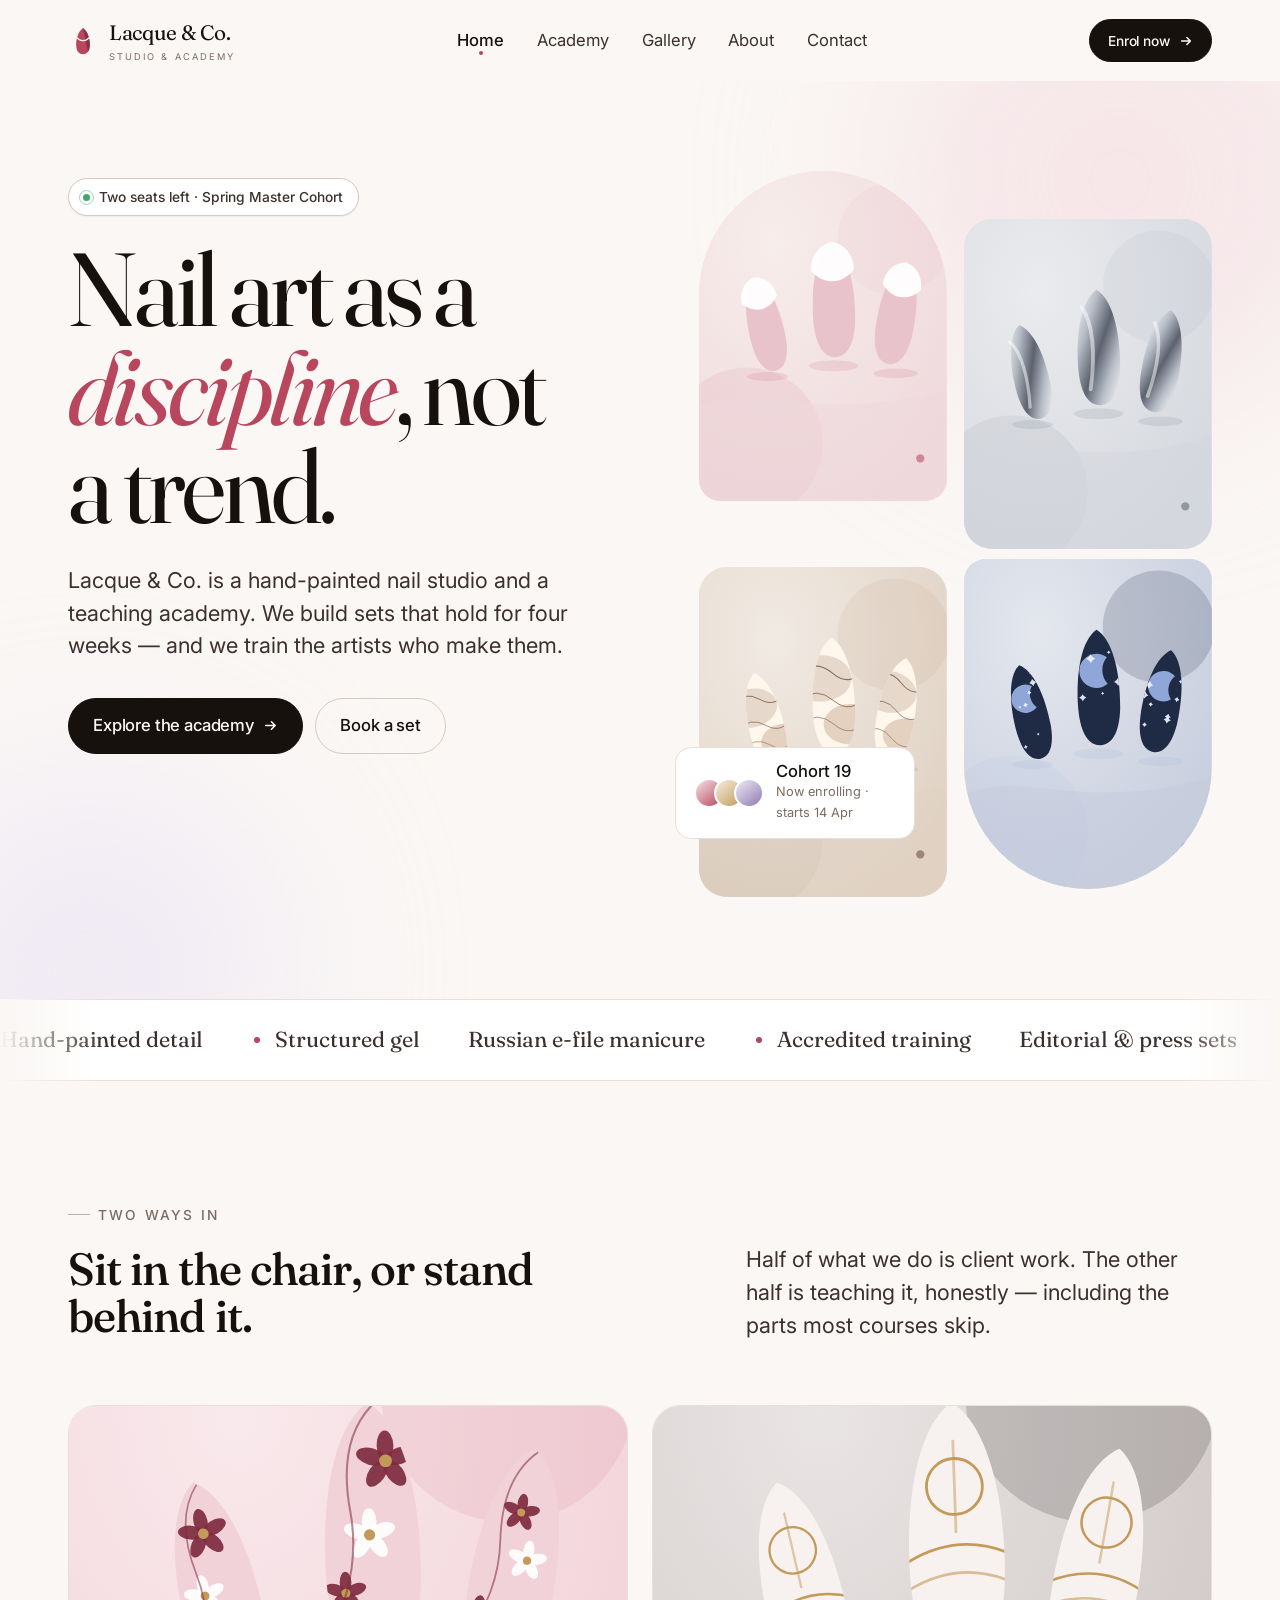
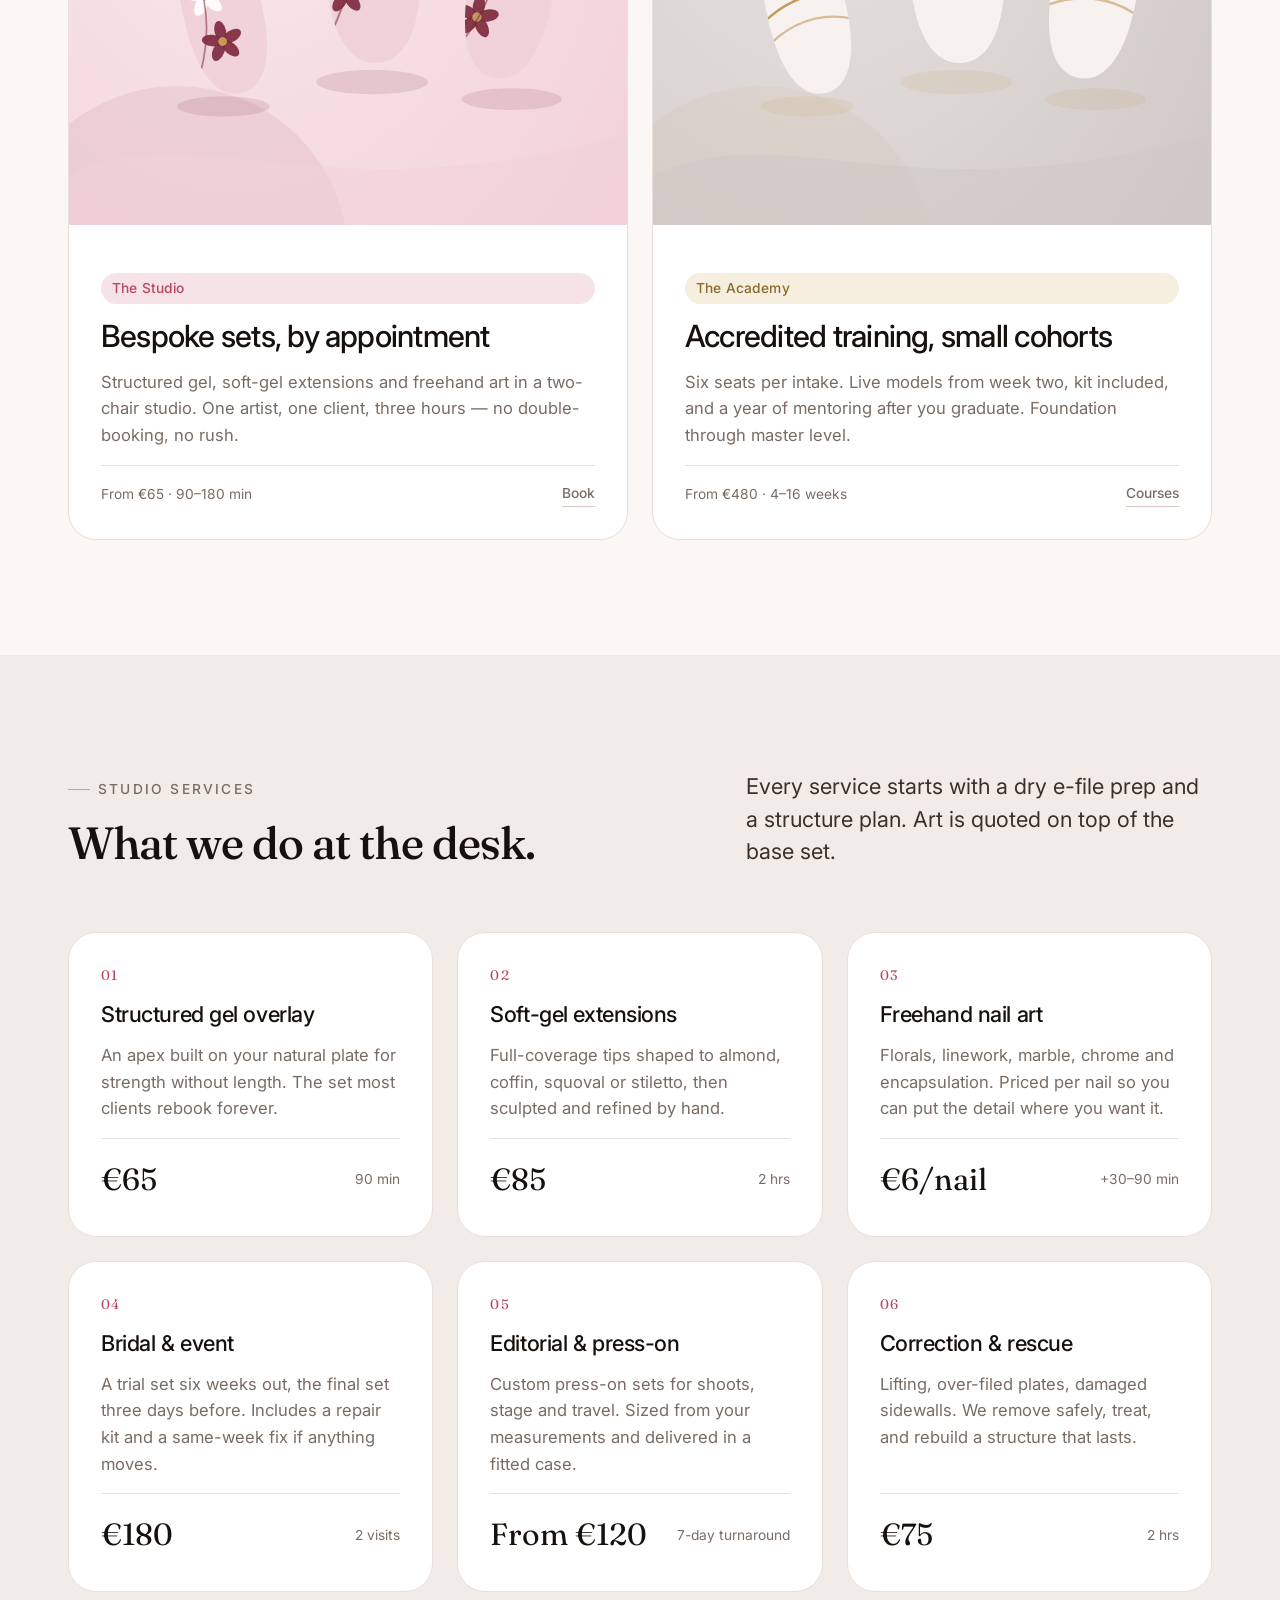
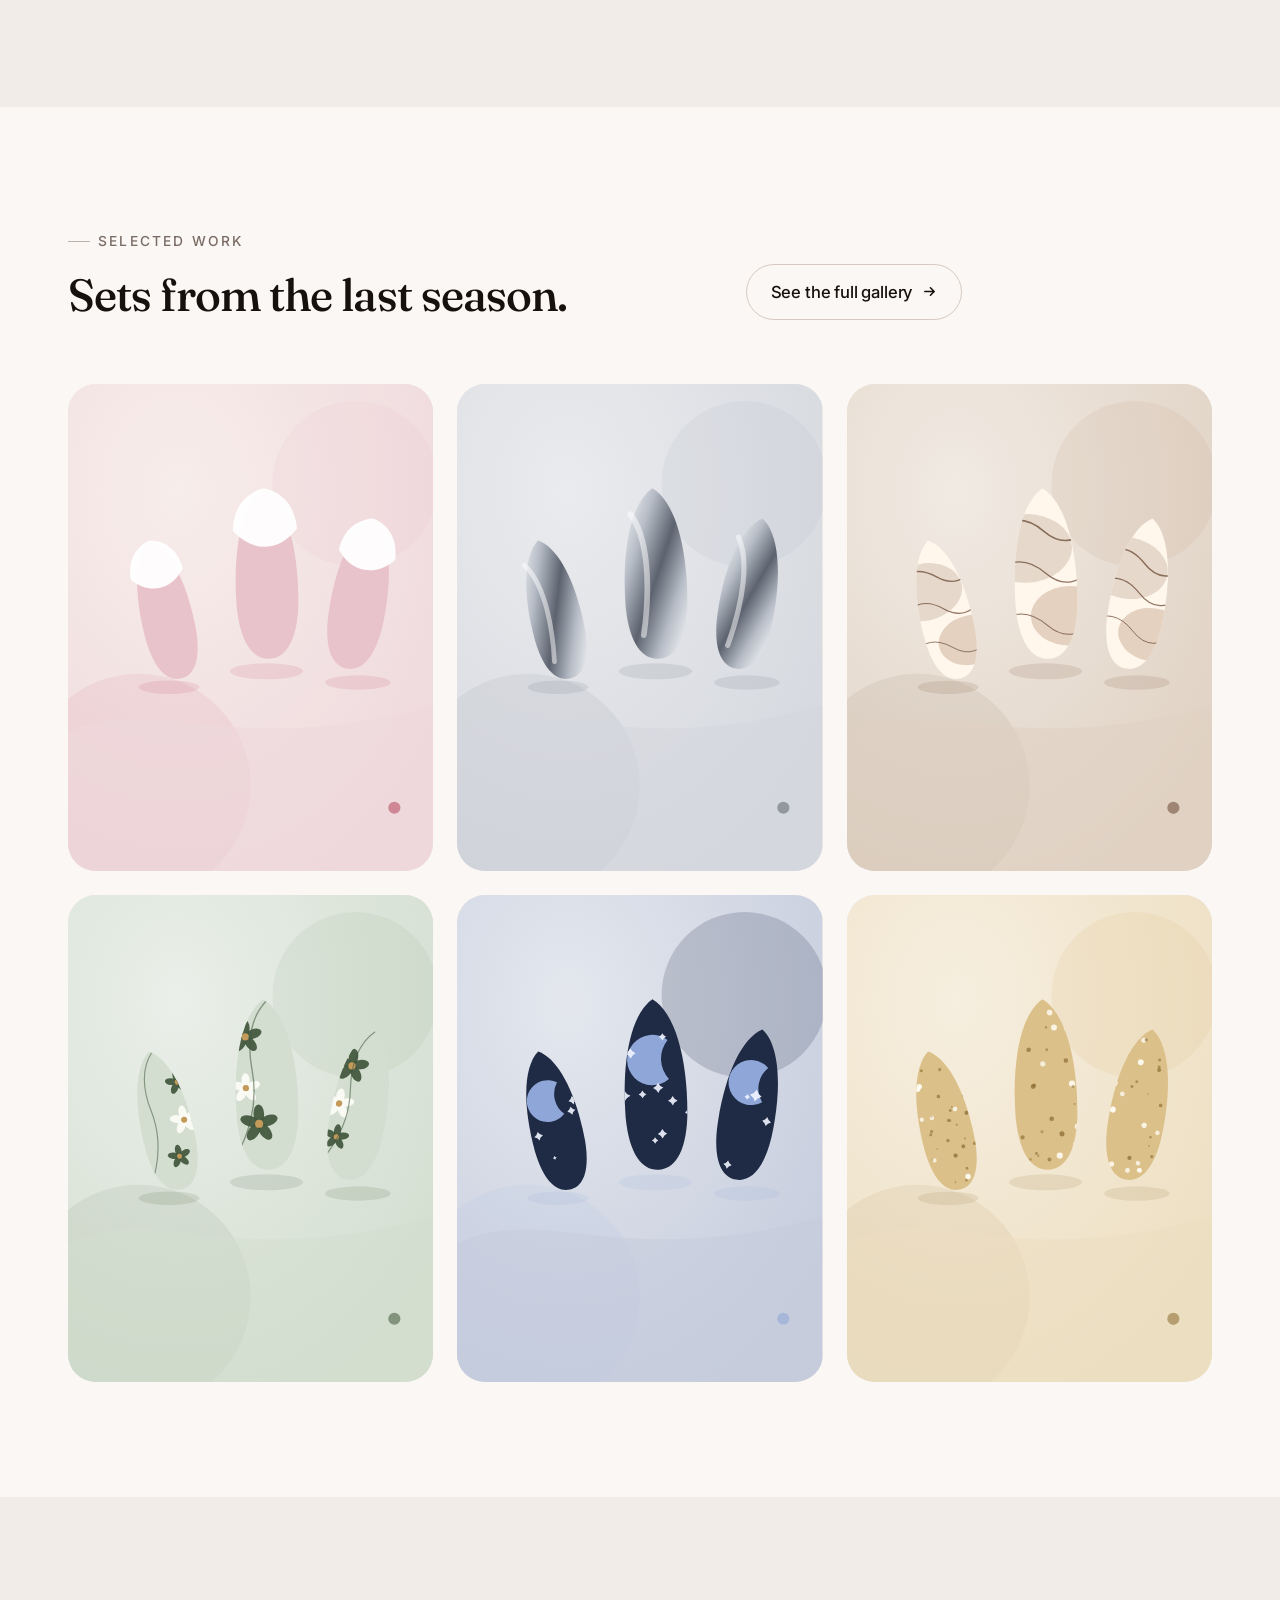
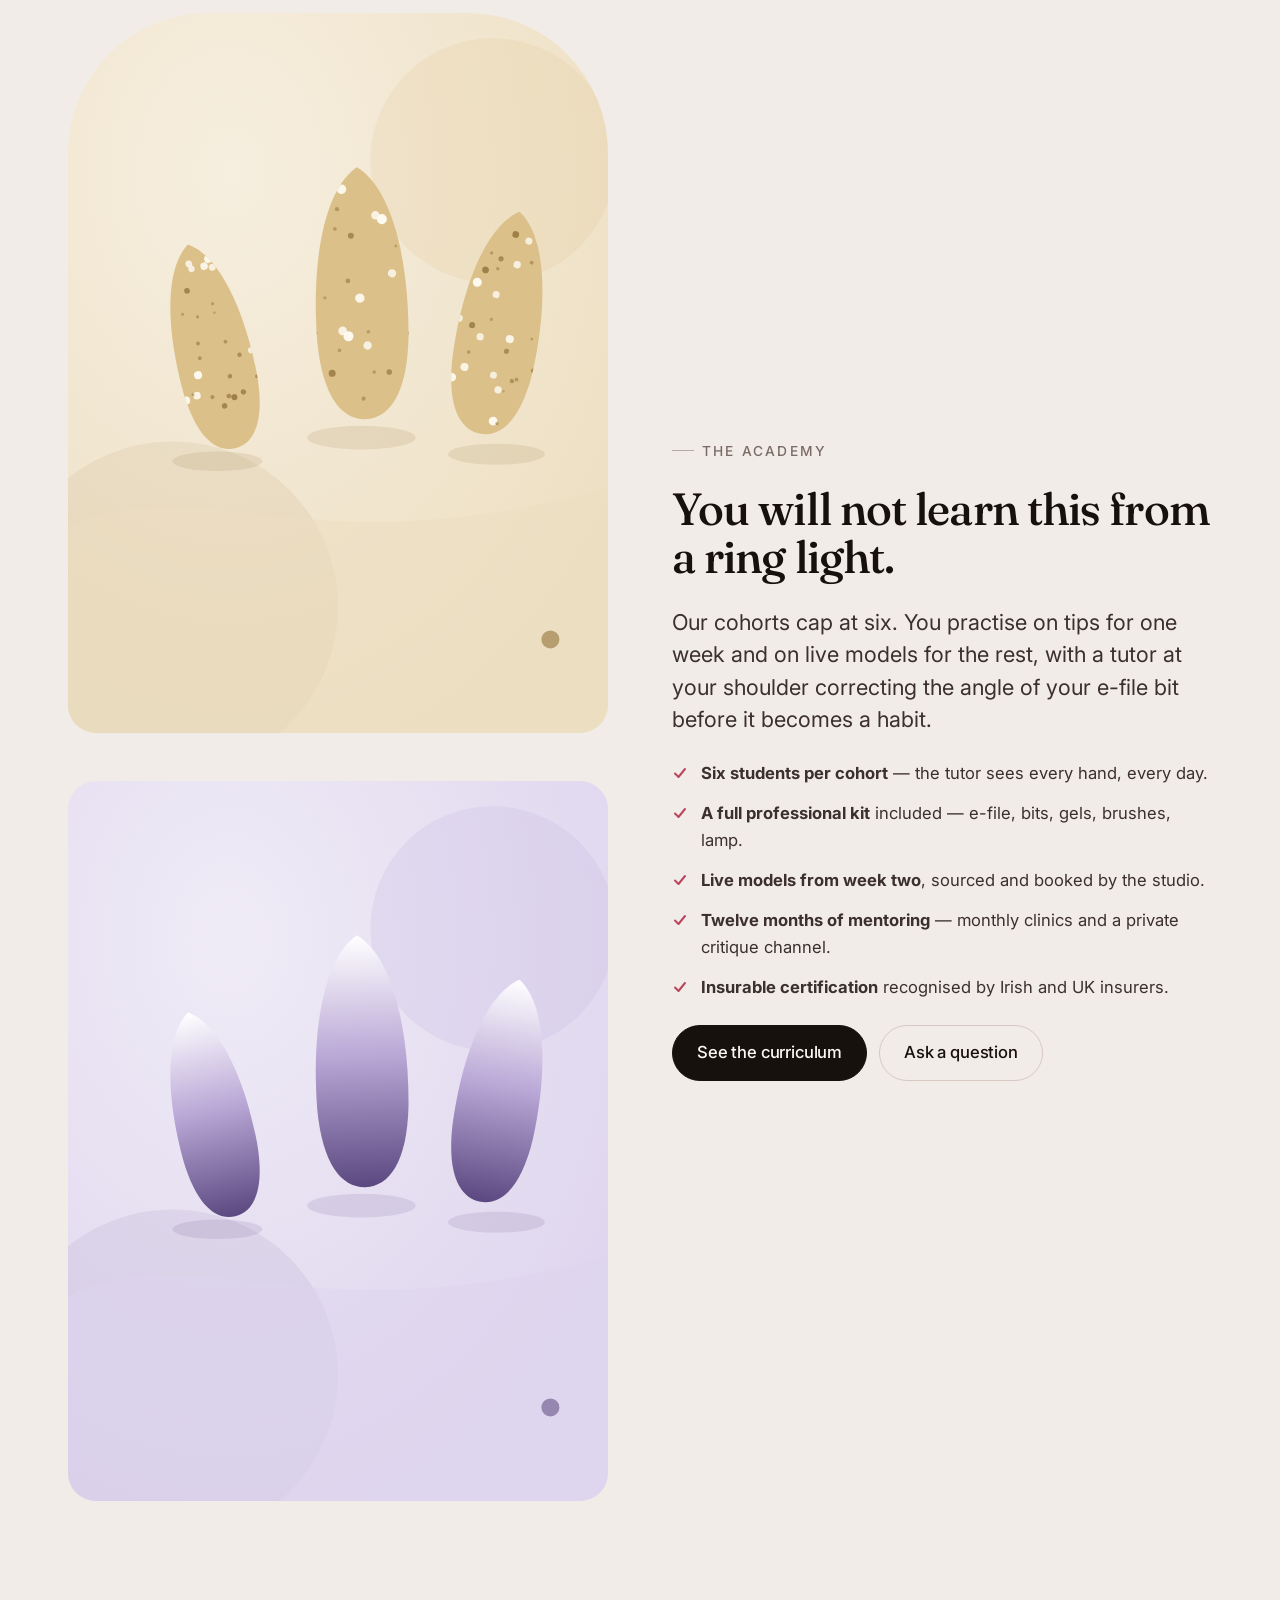
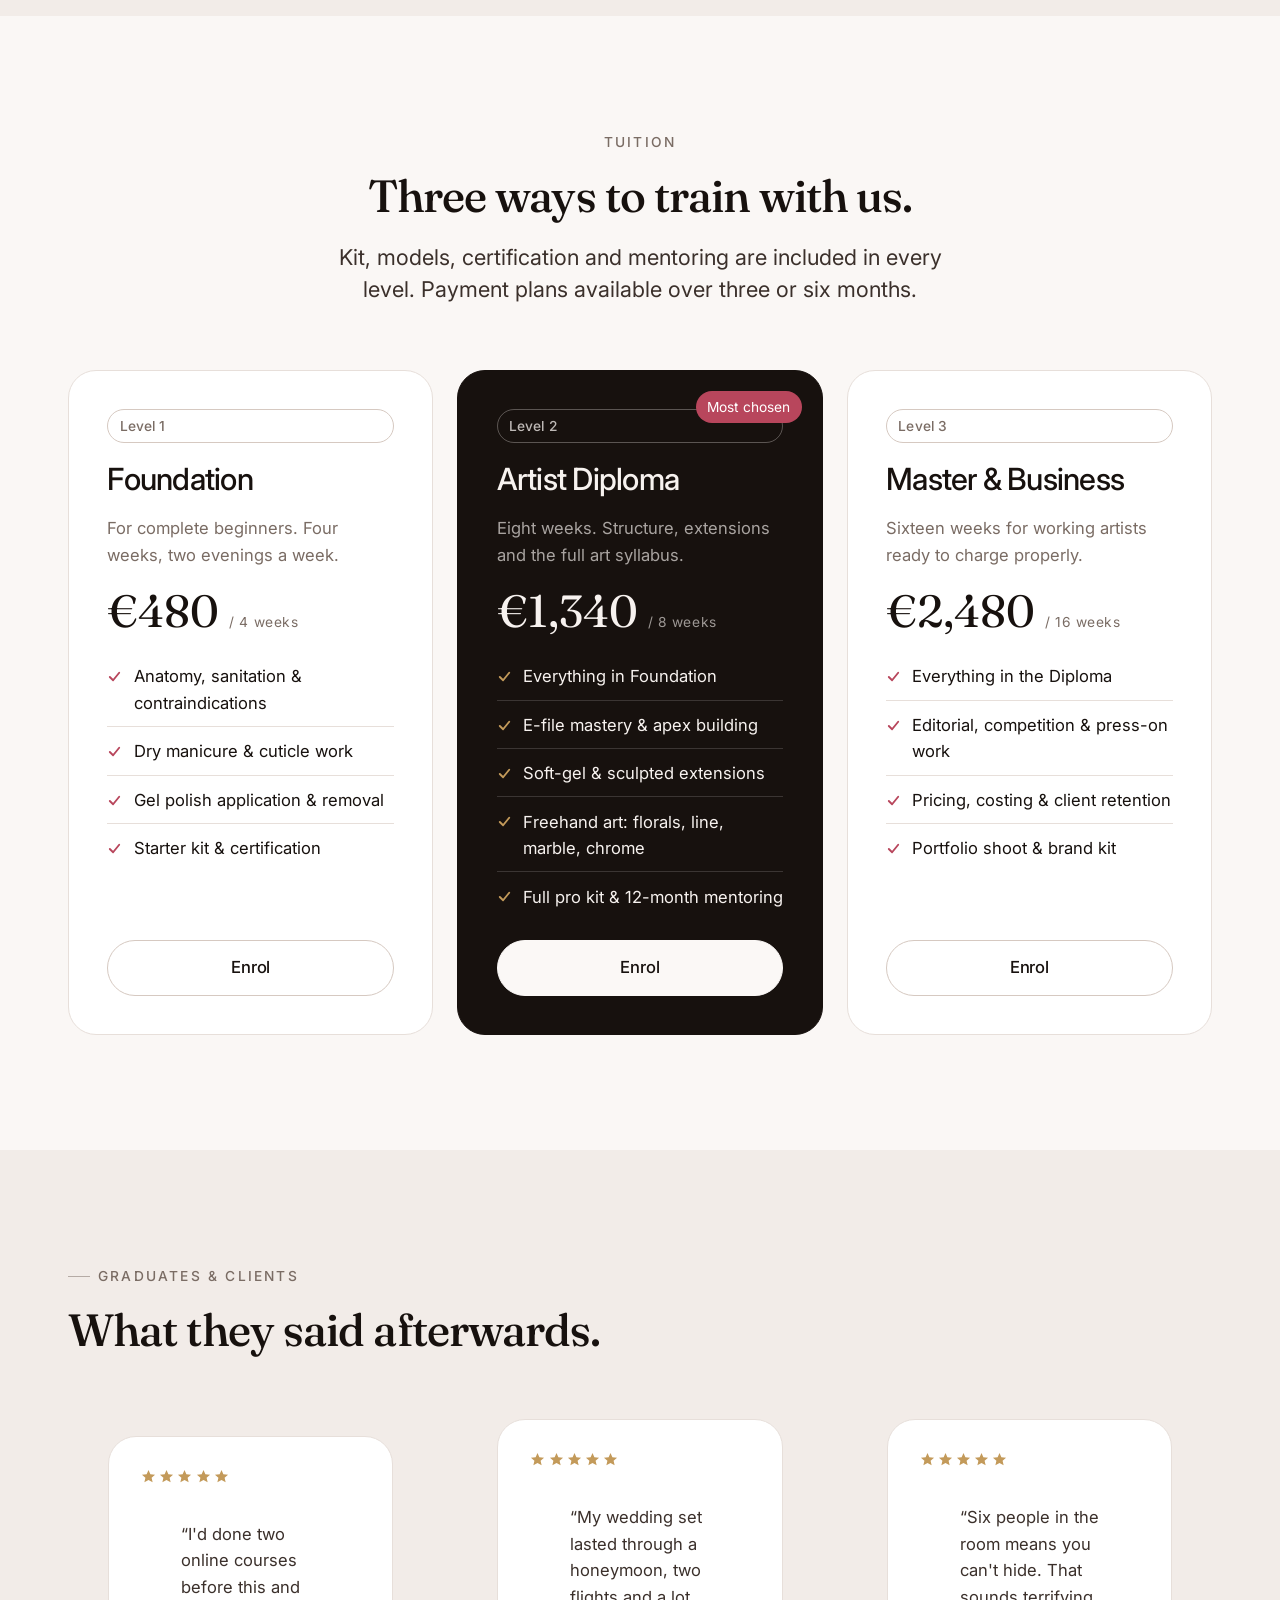
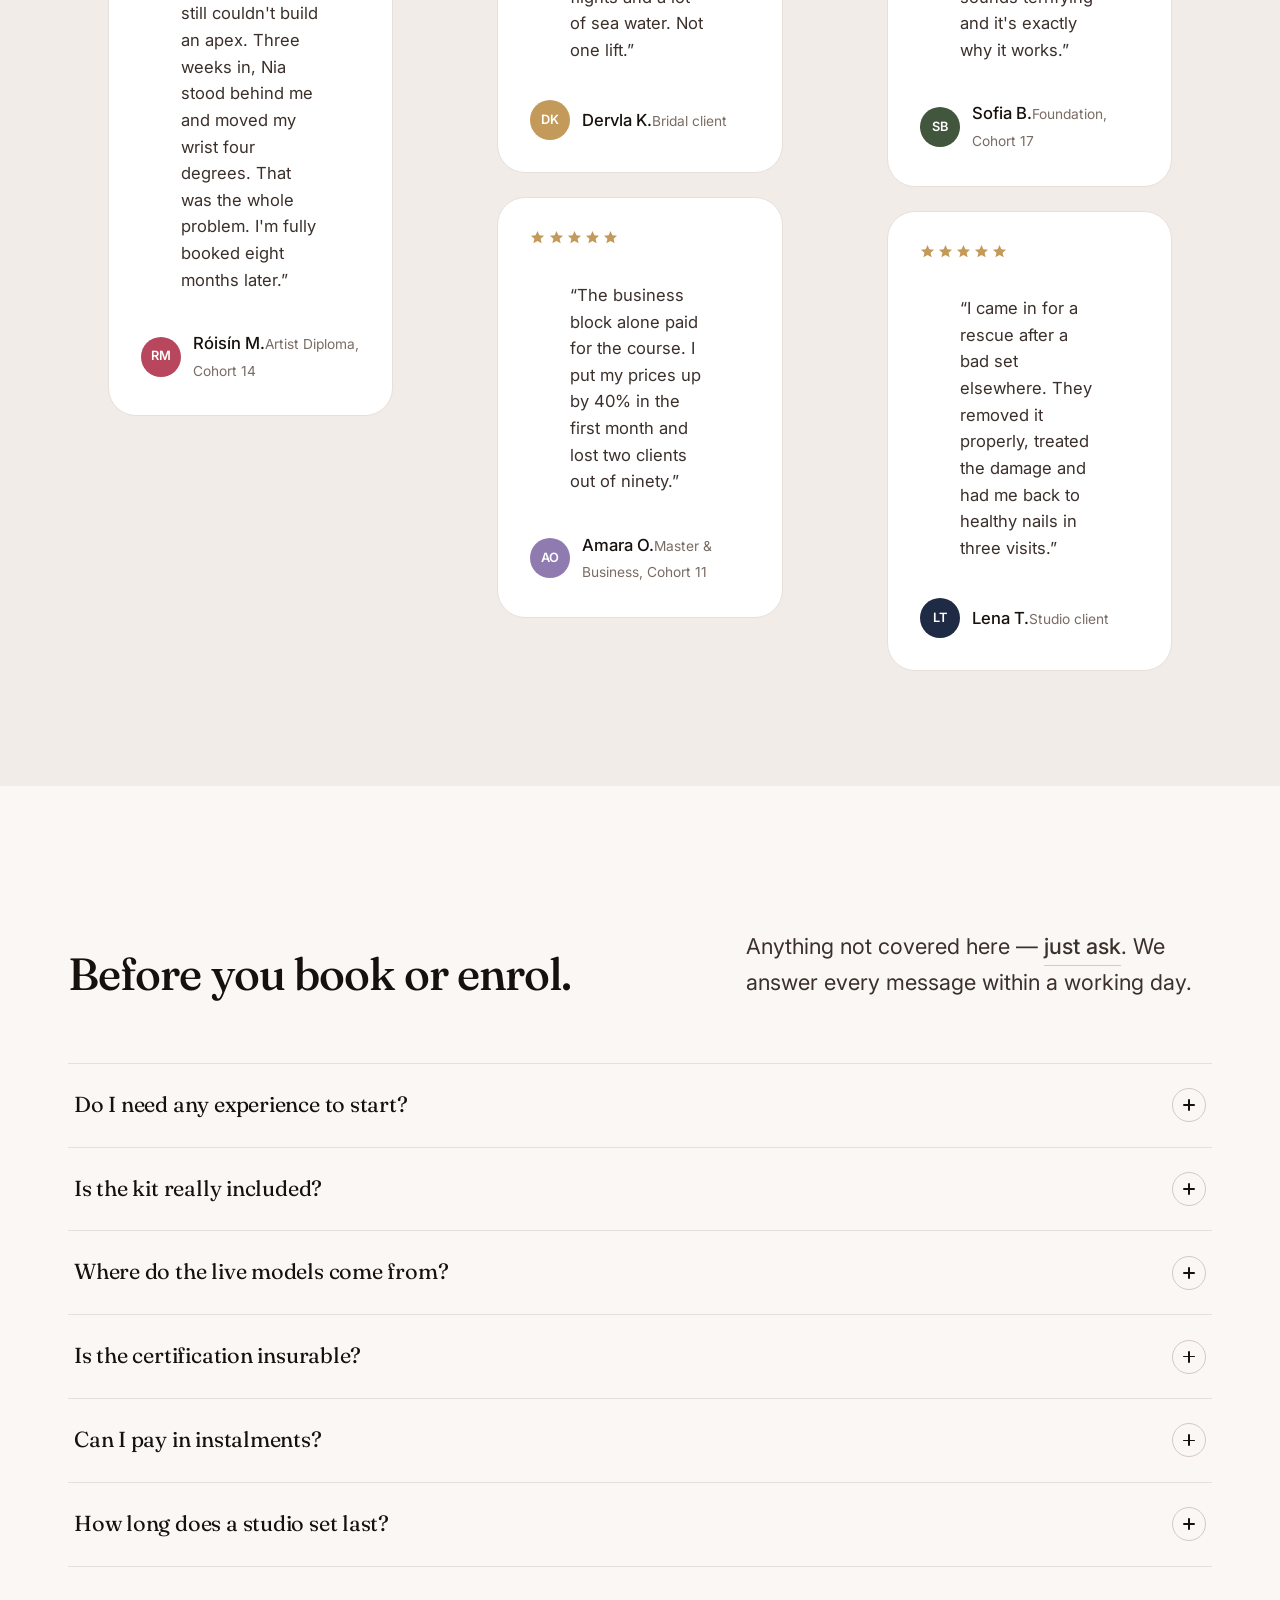
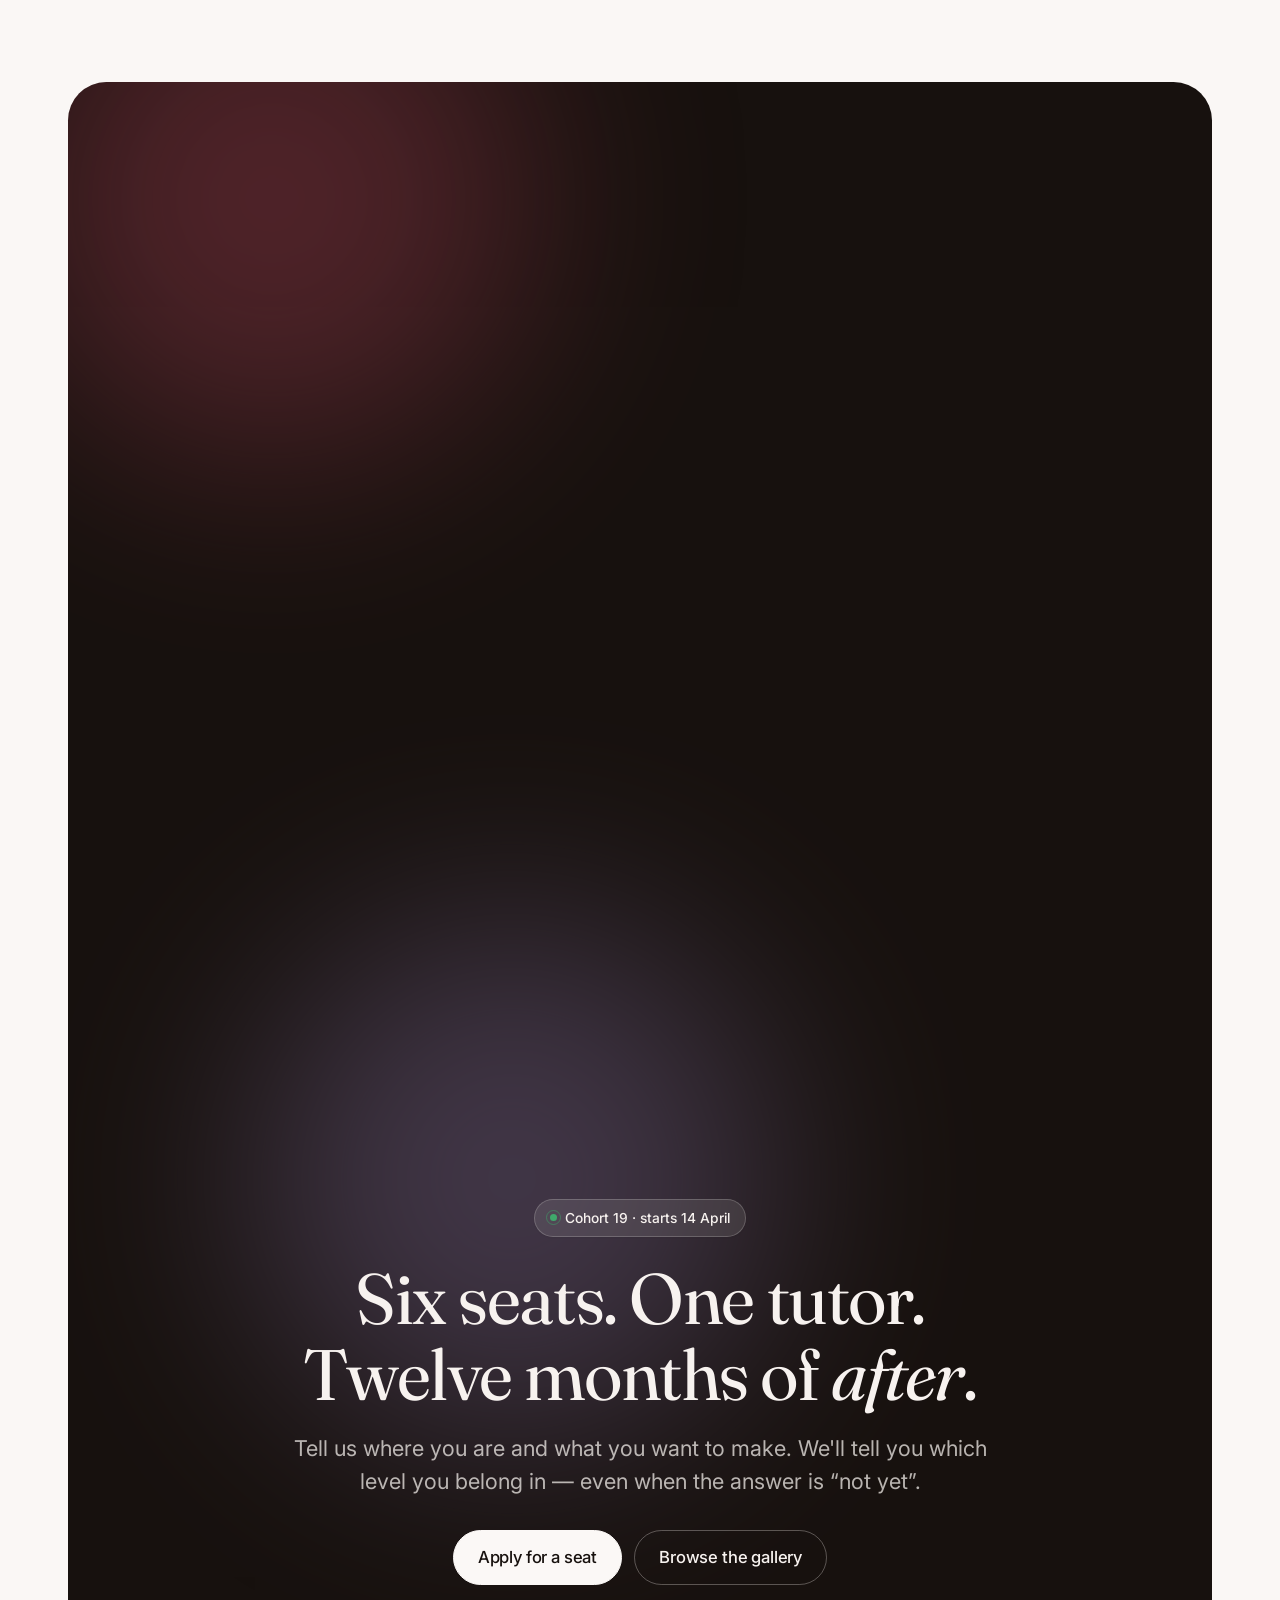
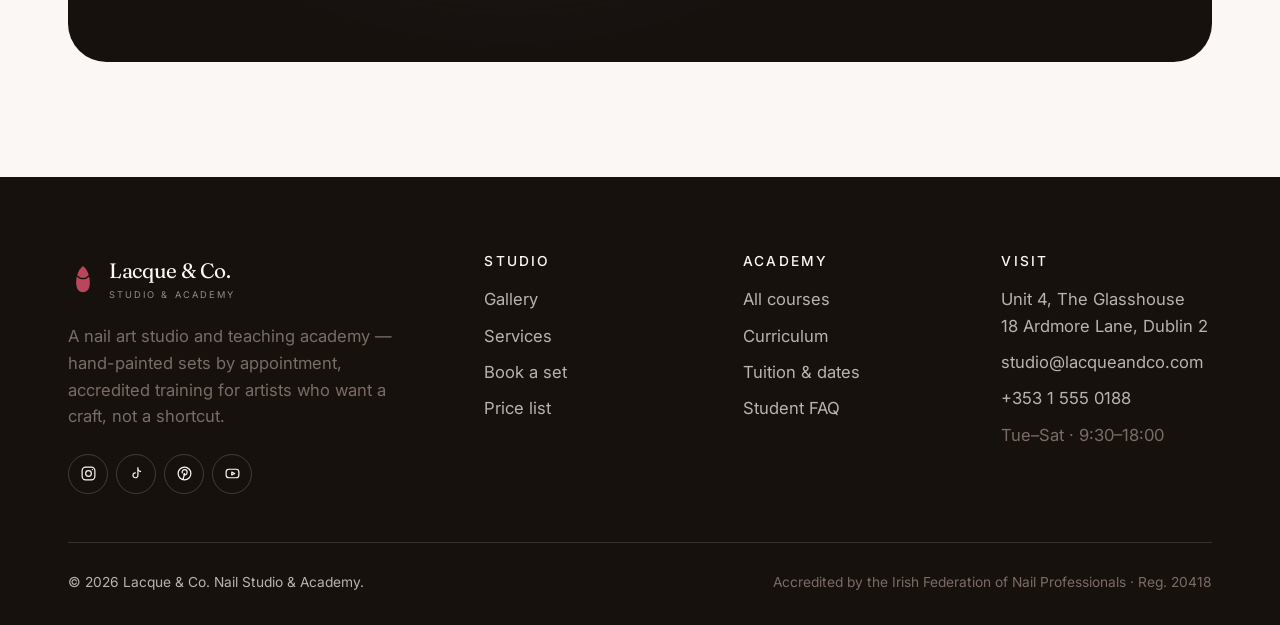
==== index.html @ bc2ba52e "Build Lacque & Co. nail art studio & academy site Static five-page site (home, academy, gallery, abo" ====
<!doctype html>
<html lang="en">
<head>
<meta charset="utf-8">
<meta name="viewport" content="width=device-width, initial-scale=1">
<meta name="theme-color" content="#FAF7F5">
<link rel="preconnect" href="https://fonts.googleapis.com">
<link rel="preconnect" href="https://fonts.gstatic.com" crossorigin>
<link rel="stylesheet" href="https://fonts.googleapis.com/css2?family=Fraunces:ital,opsz,wght@0,9..144,300..600;1,9..144,300..600&family=Inter:wght@400;500;600&display=swap">
<link rel="stylesheet" href="assets/css/style.css">
<link rel="icon" href="data:image/svg+xml,%3Csvg xmlns='http://www.w3.org/2000/svg' viewBox='0 0 32 32'%3E%3Cpath d='M16 3c5 4 7 12 6.5 19C22 27 19.5 29 16 29s-6-2-6.5-7C9 15 11 7 16 3Z' fill='%23B8465C'/%3E%3C/svg%3E">
<script defer src="assets/js/art.js"></script>
<script defer src="assets/js/main.js"></script>
<title>Lacque &amp; Co. — Nail Art Studio &amp; Teaching Academy</title>
<meta name="description" content="A hand-painted nail art studio and accredited teaching academy in Dublin. Bespoke sets by appointment, and small-cohort training from foundation to master level.">
<meta property="og:title" content="Lacque &amp; Co. — Nail Art Studio &amp; Teaching Academy">
<meta property="og:description" content="A hand-painted nail art studio and accredited teaching academy in Dublin. Bespoke sets by appointment, and small-cohort training from foundation to master level.">
<meta property="og:type" content="website">
</head>
<body>
<a class="sr-only" href="#main">Skip to content</a>
<header class="site-header">
  <div class="wrap">
    <nav class="nav" aria-label="Primary">
      <a class="brand" href="index.html">
        <span class="brand__mark" aria-hidden="true">
          <svg viewBox="0 0 32 32" fill="none">
            <path d="M16 2c5.5 4.2 7.8 12.4 7.2 19.6C22.8 27.4 20 30 16 30s-6.8-2.6-7.2-8.4C8.2 14.4 10.5 6.2 16 2Z" fill="#B8465C"/>
            <path d="M16 2c5.5 4.2 7.8 12.4 7.2 19.6-.2 2.3-.8 4.1-1.7 5.4-2.6-6.4-3-16.4-5.5-25Z" fill="#8E2F44"/>
            <path d="M9.6 12.8c3.9 3.6 9 3.6 12.8 0" stroke="#FAF7F5" stroke-width="1.6" stroke-linecap="round"/>
          </svg>
        </span>
        <span>Lacque &amp; Co.<small>Studio &amp; Academy</small></span>
      </a>

      <ul class="nav__links">
        <li><a class="nav-link" href="index.html" aria-current="page">Home</a></li>
        <li><a class="nav-link" href="academy.html">Academy</a></li>
        <li><a class="nav-link" href="gallery.html">Gallery</a></li>
        <li><a class="nav-link" href="about.html">About</a></li>
        <li><a class="nav-link" href="contact.html">Contact</a></li>
      </ul>

      <a class="btn btn--sm nav__cta" href="contact.html?intent=course">Enrol now
        <svg class="arrow" width="14" height="14" viewBox="0 0 16 16" fill="none" stroke="currentColor" stroke-width="1.7" stroke-linecap="round" stroke-linejoin="round" aria-hidden="true"><path d="M3 8h10M9 4l4 4-4 4"/></svg>
      </a>

      <button class="burger" type="button" aria-expanded="false" aria-controls="mobile-menu" aria-label="Toggle menu"><span></span></button>
    </nav>
  </div>
</header>

<div class="mobile-menu" id="mobile-menu">
  <a class="nav-link" href="index.html" aria-current="page">Home</a>
  <a class="nav-link" href="academy.html">Academy</a>
  <a class="nav-link" href="gallery.html">Gallery</a>
  <a class="nav-link" href="about.html">About</a>
  <a class="nav-link" href="contact.html">Contact</a>
  <a class="btn" href="contact.html?intent=course">Enrol now</a>
</div>
<main id="main">
<!-- ============================== HERO ============================== -->
<section class="hero">
  <div class="hero__glow hero__glow--a" aria-hidden="true"></div>
  <div class="hero__glow hero__glow--b" aria-hidden="true"></div>
  <div class="wrap hero__inner">
    <div>
      <span class="badge" data-reveal><span class="dot" aria-hidden="true"></span> Two seats left · Spring Master Cohort</span>

      <h1 class="h-display hero__title" data-reveal data-reveal-delay="80">
        Nail art as a<br><em>discipline</em>, not<br>a trend.
      </h1>

      <p class="lede hero__lede" data-reveal data-reveal-delay="160">
        Lacque &amp; Co. is a hand-painted nail studio and a teaching academy.
        We build sets that hold for four weeks — and we train the artists who make them.
      </p>

      <div class="hero__actions" data-reveal data-reveal-delay="220">
        <a class="btn" href="academy.html">Explore the academy
          <svg class="arrow" width="15" height="15" viewBox="0 0 16 16" fill="none" stroke="currentColor" stroke-width="1.7" stroke-linecap="round" stroke-linejoin="round" aria-hidden="true"><path d="M3 8h10M9 4l4 4-4 4"/></svg>
        </a>
        <a class="btn btn--ghost" href="contact.html?intent=appointment">Book a set</a>
      </div>

      <div class="hero__meta" data-reveal data-reveal-delay="280">
        <div class="stat"><div class="stat__num"><span data-count="740" data-count-suffix="+">740+</span></div><div class="stat__label">Artists trained since 2016</div></div>
        <div class="stat"><div class="stat__num"><span data-count="12" data-count-suffix=" yrs">12 yrs</span></div><div class="stat__label">Behind the desk</div></div>
        <div class="stat"><div class="stat__num"><span data-count="4.9">4.9</span></div><div class="stat__label">Average student rating</div></div>
      </div>
    </div>

    <div class="hero__art" data-reveal data-reveal-delay="120">
      <div class="hero__art-grid">
        <div class="art" data-art="french" data-palette="blush" data-seed="hero-1"></div>
        <div class="art" data-art="chrome" data-palette="chrome" data-seed="hero-2"></div>
        <div class="art" data-art="marble" data-palette="mocha" data-seed="hero-3"></div>
        <div class="art" data-art="celestial" data-palette="midnight" data-seed="hero-4"></div>
      </div>
      <div class="floating-card">
        <div class="floating-card__avatars" aria-hidden="true"><span></span><span></span><span></span></div>
        <div>
          <div style="font-weight:500;line-height:1.2">Cohort 19</div>
          <div class="muted" style="font-size:.8rem">Now enrolling · starts 14 Apr</div>
        </div>
      </div>
    </div>
  </div>
</section>

<!-- ============================== MARQUEE ============================== -->
<div class="marquee" aria-hidden="true">
  <div class="marquee__track">
    <div class="marquee__group">
      <span class="marquee__item">Hand-painted detail</span>
      <span class="marquee__item"><svg width="12" height="12" viewBox="0 0 12 12" fill="currentColor"><circle cx="6" cy="6" r="3"/></svg> Structured gel</span>
      <span class="marquee__item">Russian e-file manicure</span>
      <span class="marquee__item"><svg width="12" height="12" viewBox="0 0 12 12" fill="currentColor"><circle cx="6" cy="6" r="3"/></svg> Accredited training</span>
      <span class="marquee__item">Editorial &amp; press sets</span>
      <span class="marquee__item"><svg width="12" height="12" viewBox="0 0 12 12" fill="currentColor"><circle cx="6" cy="6" r="3"/></svg> Business mentoring</span>
    </div>
    <div class="marquee__group">
      <span class="marquee__item">Hand-painted detail</span>
      <span class="marquee__item"><svg width="12" height="12" viewBox="0 0 12 12" fill="currentColor"><circle cx="6" cy="6" r="3"/></svg> Structured gel</span>
      <span class="marquee__item">Russian e-file manicure</span>
      <span class="marquee__item"><svg width="12" height="12" viewBox="0 0 12 12" fill="currentColor"><circle cx="6" cy="6" r="3"/></svg> Accredited training</span>
      <span class="marquee__item">Editorial &amp; press sets</span>
      <span class="marquee__item"><svg width="12" height="12" viewBox="0 0 12 12" fill="currentColor"><circle cx="6" cy="6" r="3"/></svg> Business mentoring</span>
    </div>
  </div>
</div>

<!-- ============================== TWO PATHS ============================== -->
<section class="section">
  <div class="wrap">
    <div class="section-head section-head--split">
      <div class="stack" style="--stack:1.25rem">
        <span class="eyebrow" data-reveal>Two ways in</span>
        <h2 class="h2" data-reveal data-reveal-delay="60">Sit in the chair, or stand behind&nbsp;it.</h2>
      </div>
      <p class="lede muted" data-reveal data-reveal-delay="120">
        Half of what we do is client work. The other half is teaching it, honestly —
        including the parts most courses skip.
      </p>
    </div>

    <div class="grid grid--2">
      <article class="card" data-reveal style="padding:0;overflow:hidden">
        <div class="art art--wide" data-art="floral" data-palette="rose" data-seed="path-studio" style="border-radius:0"></div>
        <div style="padding:clamp(1.5rem,2.5vw,2rem);display:flex;flex-direction:column;gap:1rem;flex:1">
          <span class="tag">The Studio</span>
          <h3 class="h3">Bespoke sets, by appointment</h3>
          <p class="muted">Structured gel, soft-gel extensions and freehand art in a two-chair studio. One artist, one client, three hours — no double-booking, no rush.</p>
          <div class="card__meta">
            <span>From €65 · 90–180 min</span>
            <a class="link-arrow" href="contact.html?intent=appointment">Book</a>
          </div>
        </div>
      </article>

      <article class="card" data-reveal data-reveal-delay="100" style="padding:0;overflow:hidden">
        <div class="art art--wide" data-art="line" data-palette="noir" data-seed="path-academy" style="border-radius:0"></div>
        <div style="padding:clamp(1.5rem,2.5vw,2rem);display:flex;flex-direction:column;gap:1rem;flex:1">
          <span class="tag tag--gold">The Academy</span>
          <h3 class="h3">Accredited training, small cohorts</h3>
          <p class="muted">Six seats per intake. Live models from week two, kit included, and a year of mentoring after you graduate. Foundation through master level.</p>
          <div class="card__meta">
            <span>From €480 · 4–16 weeks</span>
            <a class="link-arrow" href="academy.html">Courses</a>
          </div>
        </div>
      </article>
    </div>
  </div>
</section>

<!-- ============================== SERVICES ============================== -->
<section class="section section--sunk" id="services">
  <div class="wrap">
    <div class="section-head section-head--split">
      <div class="stack" style="--stack:1.25rem">
        <span class="eyebrow" data-reveal>Studio services</span>
        <h2 class="h2" data-reveal data-reveal-delay="60">What we do at the desk.</h2>
      </div>
      <p class="lede muted" data-reveal data-reveal-delay="120">Every service starts with a dry e-file prep and a structure plan. Art is quoted on top of the base set.</p>
    </div>

    <div class="grid grid--3">
      <article class="card" data-reveal>
        <span class="card__num">01</span>
        <h3 class="h4">Structured gel overlay</h3>
        <p class="muted">An apex built on your natural plate for strength without length. The set most clients rebook forever.</p>
        <div class="card__meta"><span class="card__price">€65</span><span>90 min</span></div>
      </article>
      <article class="card" data-reveal data-reveal-delay="70">
        <span class="card__num">02</span>
        <h3 class="h4">Soft-gel extensions</h3>
        <p class="muted">Full-coverage tips shaped to almond, coffin, squoval or stiletto, then sculpted and refined by hand.</p>
        <div class="card__meta"><span class="card__price">€85</span><span>2 hrs</span></div>
      </article>
      <article class="card" data-reveal data-reveal-delay="140">
        <span class="card__num">03</span>
        <h3 class="h4">Freehand nail art</h3>
        <p class="muted">Florals, linework, marble, chrome and encapsulation. Priced per nail so you can put the detail where you want it.</p>
        <div class="card__meta"><span class="card__price">€6/nail</span><span>+30–90 min</span></div>
      </article>
      <article class="card" data-reveal>
        <span class="card__num">04</span>
        <h3 class="h4">Bridal &amp; event</h3>
        <p class="muted">A trial set six weeks out, the final set three days before. Includes a repair kit and a same-week fix if anything moves.</p>
        <div class="card__meta"><span class="card__price">€180</span><span>2 visits</span></div>
      </article>
      <article class="card" data-reveal data-reveal-delay="70">
        <span class="card__num">05</span>
        <h3 class="h4">Editorial &amp; press-on</h3>
        <p class="muted">Custom press-on sets for shoots, stage and travel. Sized from your measurements and delivered in a fitted case.</p>
        <div class="card__meta"><span class="card__price">From €120</span><span>7-day turnaround</span></div>
      </article>
      <article class="card" data-reveal data-reveal-delay="140">
        <span class="card__num">06</span>
        <h3 class="h4">Correction &amp; rescue</h3>
        <p class="muted">Lifting, over-filed plates, damaged sidewalls. We remove safely, treat, and rebuild a structure that lasts.</p>
        <div class="card__meta"><span class="card__price">€75</span><span>2 hrs</span></div>
      </article>
    </div>
  </div>
</section>

<!-- ============================== FEATURED WORK ============================== -->
<section class="section">
  <div class="wrap">
    <div class="section-head section-head--split">
      <div class="stack" style="--stack:1.25rem">
        <span class="eyebrow" data-reveal>Selected work</span>
        <h2 class="h2" data-reveal data-reveal-delay="60">Sets from the last season.</h2>
      </div>
      <div data-reveal data-reveal-delay="120" style="justify-self:start;align-self:end">
        <a class="btn btn--ghost" href="gallery.html">See the full gallery
          <svg class="arrow" width="15" height="15" viewBox="0 0 16 16" fill="none" stroke="currentColor" stroke-width="1.7" stroke-linecap="round" stroke-linejoin="round" aria-hidden="true"><path d="M3 8h10M9 4l4 4-4 4"/></svg>
        </a>
      </div>
    </div>

    <div class="grid grid--3" id="gallery-grid" data-limit="6">
      <noscript><p class="muted">Enable JavaScript to view the gallery, or <a class="link-arrow" href="contact.html">ask us for a lookbook</a>.</p></noscript>
    </div>
  </div>
</section>

<!-- ============================== ACADEMY SPLIT ============================== -->
<section class="section section--sunk">
  <div class="wrap split">
    <div data-reveal>
      <div class="grid grid--2" style="gap:1rem">
        <div class="art" data-art="glitter" data-palette="gold" data-seed="split-a" style="border-radius:140px 140px var(--radius-lg) var(--radius-lg)"></div>
        <div class="art" data-art="ombre" data-palette="lilac" data-seed="split-b" style="margin-top:2rem;border-radius:var(--radius-lg)"></div>
      </div>
    </div>
    <div class="stack" style="--stack:1.5rem" data-reveal data-reveal-delay="100">
      <span class="eyebrow">The academy</span>
      <h2 class="h2">You will not learn this from a ring light.</h2>
      <p class="lede muted">Our cohorts cap at six. You practise on tips for one week and on live models for the rest, with a tutor at your shoulder correcting the angle of your e-file bit before it becomes a habit.</p>
      <ul class="checklist">
        <li><svg width="16" height="16" viewBox="0 0 16 16" fill="none" stroke="currentColor" stroke-width="2" stroke-linecap="round" stroke-linejoin="round"><path d="M3 8.5 6.5 12 13 4"/></svg><span><strong>Six students per cohort</strong> — the tutor sees every hand, every day.</span></li>
        <li><svg width="16" height="16" viewBox="0 0 16 16" fill="none" stroke="currentColor" stroke-width="2" stroke-linecap="round" stroke-linejoin="round"><path d="M3 8.5 6.5 12 13 4"/></svg><span><strong>A full professional kit</strong> included — e-file, bits, gels, brushes, lamp.</span></li>
        <li><svg width="16" height="16" viewBox="0 0 16 16" fill="none" stroke="currentColor" stroke-width="2" stroke-linecap="round" stroke-linejoin="round"><path d="M3 8.5 6.5 12 13 4"/></svg><span><strong>Live models from week two</strong>, sourced and booked by the studio.</span></li>
        <li><svg width="16" height="16" viewBox="0 0 16 16" fill="none" stroke="currentColor" stroke-width="2" stroke-linecap="round" stroke-linejoin="round"><path d="M3 8.5 6.5 12 13 4"/></svg><span><strong>Twelve months of mentoring</strong> — monthly clinics and a private critique channel.</span></li>
        <li><svg width="16" height="16" viewBox="0 0 16 16" fill="none" stroke="currentColor" stroke-width="2" stroke-linecap="round" stroke-linejoin="round"><path d="M3 8.5 6.5 12 13 4"/></svg><span><strong>Insurable certification</strong> recognised by Irish and UK insurers.</span></li>
      </ul>
      <div style="display:flex;flex-wrap:wrap;gap:.75rem">
        <a class="btn" href="academy.html">See the curriculum</a>
        <a class="btn btn--ghost" href="contact.html?intent=course">Ask a question</a>
      </div>
    </div>
  </div>
</section>

<!-- ============================== PRICING ============================== -->
<section class="section" id="pricing">
  <div class="wrap">
    <div class="section-head center" style="margin-inline:auto;text-align:center">
      <span class="eyebrow eyebrow--plain" data-reveal style="justify-self:center">Tuition</span>
      <h2 class="h2" data-reveal data-reveal-delay="60">Three ways to train with us.</h2>
      <p class="lede muted" data-reveal data-reveal-delay="120">Kit, models, certification and mentoring are included in every level. Payment plans available over three or six months.</p>
    </div>

    <div class="grid grid--3">
      <article class="price-card" data-reveal>
        <span class="tag tag--line">Level 1</span>
        <h3 class="h3">Foundation</h3>
        <p class="muted">For complete beginners. Four weeks, two evenings a week.</p>
        <div class="price-card__amount">€480 <span>/ 4 weeks</span></div>
        <ul class="price-card__list">
          <li><svg width="15" height="15" viewBox="0 0 16 16" fill="none" stroke="currentColor" stroke-width="2" stroke-linecap="round" stroke-linejoin="round"><path d="M3 8.5 6.5 12 13 4"/></svg>Anatomy, sanitation &amp; contraindications</li>
          <li><svg width="15" height="15" viewBox="0 0 16 16" fill="none" stroke="currentColor" stroke-width="2" stroke-linecap="round" stroke-linejoin="round"><path d="M3 8.5 6.5 12 13 4"/></svg>Dry manicure &amp; cuticle work</li>
          <li><svg width="15" height="15" viewBox="0 0 16 16" fill="none" stroke="currentColor" stroke-width="2" stroke-linecap="round" stroke-linejoin="round"><path d="M3 8.5 6.5 12 13 4"/></svg>Gel polish application &amp; removal</li>
          <li><svg width="15" height="15" viewBox="0 0 16 16" fill="none" stroke="currentColor" stroke-width="2" stroke-linecap="round" stroke-linejoin="round"><path d="M3 8.5 6.5 12 13 4"/></svg>Starter kit &amp; certification</li>
        </ul>
        <a class="btn btn--ghost" href="contact.html?intent=course" style="margin-top:auto">Enrol</a>
      </article>

      <article class="price-card price-card--feature" data-reveal data-reveal-delay="80">
        <span class="price-card__flag">Most chosen</span>
        <span class="tag tag--line" style="border-color:rgba(247,242,239,.3);color:rgba(247,242,239,.75)">Level 2</span>
        <h3 class="h3">Artist Diploma</h3>
        <p class="muted">Eight weeks. Structure, extensions and the full art syllabus.</p>
        <div class="price-card__amount">€1,340 <span style="color:rgba(247,242,239,.6)">/ 8 weeks</span></div>
        <ul class="price-card__list">
          <li><svg width="15" height="15" viewBox="0 0 16 16" fill="none" stroke="currentColor" stroke-width="2" stroke-linecap="round" stroke-linejoin="round"><path d="M3 8.5 6.5 12 13 4"/></svg>Everything in Foundation</li>
          <li><svg width="15" height="15" viewBox="0 0 16 16" fill="none" stroke="currentColor" stroke-width="2" stroke-linecap="round" stroke-linejoin="round"><path d="M3 8.5 6.5 12 13 4"/></svg>E-file mastery &amp; apex building</li>
          <li><svg width="15" height="15" viewBox="0 0 16 16" fill="none" stroke="currentColor" stroke-width="2" stroke-linecap="round" stroke-linejoin="round"><path d="M3 8.5 6.5 12 13 4"/></svg>Soft-gel &amp; sculpted extensions</li>
          <li><svg width="15" height="15" viewBox="0 0 16 16" fill="none" stroke="currentColor" stroke-width="2" stroke-linecap="round" stroke-linejoin="round"><path d="M3 8.5 6.5 12 13 4"/></svg>Freehand art: florals, line, marble, chrome</li>
          <li><svg width="15" height="15" viewBox="0 0 16 16" fill="none" stroke="currentColor" stroke-width="2" stroke-linecap="round" stroke-linejoin="round"><path d="M3 8.5 6.5 12 13 4"/></svg>Full pro kit &amp; 12-month mentoring</li>
        </ul>
        <a class="btn btn--light" href="contact.html?intent=course" style="margin-top:auto">Enrol</a>
      </article>

      <article class="price-card" data-reveal data-reveal-delay="160">
        <span class="tag tag--line">Level 3</span>
        <h3 class="h3">Master &amp; Business</h3>
        <p class="muted">Sixteen weeks for working artists ready to charge properly.</p>
        <div class="price-card__amount">€2,480 <span>/ 16 weeks</span></div>
        <ul class="price-card__list">
          <li><svg width="15" height="15" viewBox="0 0 16 16" fill="none" stroke="currentColor" stroke-width="2" stroke-linecap="round" stroke-linejoin="round"><path d="M3 8.5 6.5 12 13 4"/></svg>Everything in the Diploma</li>
          <li><svg width="15" height="15" viewBox="0 0 16 16" fill="none" stroke="currentColor" stroke-width="2" stroke-linecap="round" stroke-linejoin="round"><path d="M3 8.5 6.5 12 13 4"/></svg>Editorial, competition &amp; press-on work</li>
          <li><svg width="15" height="15" viewBox="0 0 16 16" fill="none" stroke="currentColor" stroke-width="2" stroke-linecap="round" stroke-linejoin="round"><path d="M3 8.5 6.5 12 13 4"/></svg>Pricing, costing &amp; client retention</li>
          <li><svg width="15" height="15" viewBox="0 0 16 16" fill="none" stroke="currentColor" stroke-width="2" stroke-linecap="round" stroke-linejoin="round"><path d="M3 8.5 6.5 12 13 4"/></svg>Portfolio shoot &amp; brand kit</li>
        </ul>
        <a class="btn btn--ghost" href="contact.html?intent=course" style="margin-top:auto">Enrol</a>
      </article>
    </div>
  </div>
</section>

<!-- ============================== TESTIMONIALS ============================== -->
<section class="section section--sunk">
  <div class="wrap">
    <div class="section-head">
      <span class="eyebrow" data-reveal>Graduates &amp; clients</span>
      <h2 class="h2" data-reveal data-reveal-delay="60">What they said afterwards.</h2>
    </div>

    <div class="masonry">
      <figure class="quote" data-reveal>
        <div class="quote__stars" aria-label="5 out of 5">
          <svg width="15" height="15" viewBox="0 0 16 16" fill="currentColor"><path d="M8 1l2 4.5 5 .5-3.7 3.3 1.1 4.7L8 11.6 3.6 14l1.1-4.7L1 6l5-.5z"/></svg>
          <svg width="15" height="15" viewBox="0 0 16 16" fill="currentColor"><path d="M8 1l2 4.5 5 .5-3.7 3.3 1.1 4.7L8 11.6 3.6 14l1.1-4.7L1 6l5-.5z"/></svg>
          <svg width="15" height="15" viewBox="0 0 16 16" fill="currentColor"><path d="M8 1l2 4.5 5 .5-3.7 3.3 1.1 4.7L8 11.6 3.6 14l1.1-4.7L1 6l5-.5z"/></svg>
          <svg width="15" height="15" viewBox="0 0 16 16" fill="currentColor"><path d="M8 1l2 4.5 5 .5-3.7 3.3 1.1 4.7L8 11.6 3.6 14l1.1-4.7L1 6l5-.5z"/></svg>
          <svg width="15" height="15" viewBox="0 0 16 16" fill="currentColor"><path d="M8 1l2 4.5 5 .5-3.7 3.3 1.1 4.7L8 11.6 3.6 14l1.1-4.7L1 6l5-.5z"/></svg>
        </div>
        <blockquote><p>“I'd done two online courses before this and still couldn't build an apex. Three weeks in, Nia stood behind me and moved my wrist four degrees. That was the whole problem. I'm fully booked eight months later.”</p></blockquote>
        <figcaption class="quote__who"><span class="quote__av" aria-hidden="true">RM</span><span><span class="quote__name">Róisín M.</span><span class="quote__role">Artist Diploma, Cohort 14</span></span></figcaption>
      </figure>

      <figure class="quote" data-reveal data-reveal-delay="60">
        <div class="quote__stars" aria-label="5 out of 5">
          <svg width="15" height="15" viewBox="0 0 16 16" fill="currentColor"><path d="M8 1l2 4.5 5 .5-3.7 3.3 1.1 4.7L8 11.6 3.6 14l1.1-4.7L1 6l5-.5z"/></svg>
          <svg width="15" height="15" viewBox="0 0 16 16" fill="currentColor"><path d="M8 1l2 4.5 5 .5-3.7 3.3 1.1 4.7L8 11.6 3.6 14l1.1-4.7L1 6l5-.5z"/></svg>
          <svg width="15" height="15" viewBox="0 0 16 16" fill="currentColor"><path d="M8 1l2 4.5 5 .5-3.7 3.3 1.1 4.7L8 11.6 3.6 14l1.1-4.7L1 6l5-.5z"/></svg>
          <svg width="15" height="15" viewBox="0 0 16 16" fill="currentColor"><path d="M8 1l2 4.5 5 .5-3.7 3.3 1.1 4.7L8 11.6 3.6 14l1.1-4.7L1 6l5-.5z"/></svg>
          <svg width="15" height="15" viewBox="0 0 16 16" fill="currentColor"><path d="M8 1l2 4.5 5 .5-3.7 3.3 1.1 4.7L8 11.6 3.6 14l1.1-4.7L1 6l5-.5z"/></svg>
        </div>
        <blockquote><p>“My wedding set lasted through a honeymoon, two flights and a lot of sea water. Not one lift.”</p></blockquote>
        <figcaption class="quote__who"><span class="quote__av" aria-hidden="true" style="background:#C39A5A">DK</span><span><span class="quote__name">Dervla K.</span><span class="quote__role">Bridal client</span></span></figcaption>
      </figure>

      <figure class="quote" data-reveal data-reveal-delay="120">
        <div class="quote__stars" aria-label="5 out of 5">
          <svg width="15" height="15" viewBox="0 0 16 16" fill="currentColor"><path d="M8 1l2 4.5 5 .5-3.7 3.3 1.1 4.7L8 11.6 3.6 14l1.1-4.7L1 6l5-.5z"/></svg>
          <svg width="15" height="15" viewBox="0 0 16 16" fill="currentColor"><path d="M8 1l2 4.5 5 .5-3.7 3.3 1.1 4.7L8 11.6 3.6 14l1.1-4.7L1 6l5-.5z"/></svg>
          <svg width="15" height="15" viewBox="0 0 16 16" fill="currentColor"><path d="M8 1l2 4.5 5 .5-3.7 3.3 1.1 4.7L8 11.6 3.6 14l1.1-4.7L1 6l5-.5z"/></svg>
          <svg width="15" height="15" viewBox="0 0 16 16" fill="currentColor"><path d="M8 1l2 4.5 5 .5-3.7 3.3 1.1 4.7L8 11.6 3.6 14l1.1-4.7L1 6l5-.5z"/></svg>
          <svg width="15" height="15" viewBox="0 0 16 16" fill="currentColor"><path d="M8 1l2 4.5 5 .5-3.7 3.3 1.1 4.7L8 11.6 3.6 14l1.1-4.7L1 6l5-.5z"/></svg>
        </div>
        <blockquote><p>“The business block alone paid for the course. I put my prices up by 40% in the first month and lost two clients out of ninety.”</p></blockquote>
        <figcaption class="quote__who"><span class="quote__av" aria-hidden="true" style="background:#8F7BB0">AO</span><span><span class="quote__name">Amara O.</span><span class="quote__role">Master &amp; Business, Cohort 11</span></span></figcaption>
      </figure>

      <figure class="quote" data-reveal data-reveal-delay="60">
        <div class="quote__stars" aria-label="5 out of 5">
          <svg width="15" height="15" viewBox="0 0 16 16" fill="currentColor"><path d="M8 1l2 4.5 5 .5-3.7 3.3 1.1 4.7L8 11.6 3.6 14l1.1-4.7L1 6l5-.5z"/></svg>
          <svg width="15" height="15" viewBox="0 0 16 16" fill="currentColor"><path d="M8 1l2 4.5 5 .5-3.7 3.3 1.1 4.7L8 11.6 3.6 14l1.1-4.7L1 6l5-.5z"/></svg>
          <svg width="15" height="15" viewBox="0 0 16 16" fill="currentColor"><path d="M8 1l2 4.5 5 .5-3.7 3.3 1.1 4.7L8 11.6 3.6 14l1.1-4.7L1 6l5-.5z"/></svg>
          <svg width="15" height="15" viewBox="0 0 16 16" fill="currentColor"><path d="M8 1l2 4.5 5 .5-3.7 3.3 1.1 4.7L8 11.6 3.6 14l1.1-4.7L1 6l5-.5z"/></svg>
          <svg width="15" height="15" viewBox="0 0 16 16" fill="currentColor"><path d="M8 1l2 4.5 5 .5-3.7 3.3 1.1 4.7L8 11.6 3.6 14l1.1-4.7L1 6l5-.5z"/></svg>
        </div>
        <blockquote><p>“Six people in the room means you can't hide. That sounds terrifying and it's exactly why it works.”</p></blockquote>
        <figcaption class="quote__who"><span class="quote__av" aria-hidden="true" style="background:#41563C">SB</span><span><span class="quote__name">Sofia B.</span><span class="quote__role">Foundation, Cohort 17</span></span></figcaption>
      </figure>

      <figure class="quote" data-reveal data-reveal-delay="120">
        <div class="quote__stars" aria-label="5 out of 5">
          <svg width="15" height="15" viewBox="0 0 16 16" fill="currentColor"><path d="M8 1l2 4.5 5 .5-3.7 3.3 1.1 4.7L8 11.6 3.6 14l1.1-4.7L1 6l5-.5z"/></svg>
          <svg width="15" height="15" viewBox="0 0 16 16" fill="currentColor"><path d="M8 1l2 4.5 5 .5-3.7 3.3 1.1 4.7L8 11.6 3.6 14l1.1-4.7L1 6l5-.5z"/></svg>
          <svg width="15" height="15" viewBox="0 0 16 16" fill="currentColor"><path d="M8 1l2 4.5 5 .5-3.7 3.3 1.1 4.7L8 11.6 3.6 14l1.1-4.7L1 6l5-.5z"/></svg>
          <svg width="15" height="15" viewBox="0 0 16 16" fill="currentColor"><path d="M8 1l2 4.5 5 .5-3.7 3.3 1.1 4.7L8 11.6 3.6 14l1.1-4.7L1 6l5-.5z"/></svg>
          <svg width="15" height="15" viewBox="0 0 16 16" fill="currentColor"><path d="M8 1l2 4.5 5 .5-3.7 3.3 1.1 4.7L8 11.6 3.6 14l1.1-4.7L1 6l5-.5z"/></svg>
        </div>
        <blockquote><p>“I came in for a rescue after a bad set elsewhere. They removed it properly, treated the damage and had me back to healthy nails in three visits.”</p></blockquote>
        <figcaption class="quote__who"><span class="quote__av" aria-hidden="true" style="background:#1F2A44">LT</span><span><span class="quote__name">Lena T.</span><span class="quote__role">Studio client</span></span></figcaption>
      </figure>
    </div>
  </div>
</section>

<!-- ============================== FAQ ============================== -->
<section class="section">
  <div class="wrap">
    <div class="section-head section-head--split">
      <div class="stack" style="--stack:1.25rem">
        <span class="eyebrow" data-reveal>Questions</span>
        <h2 class="h2" data-reveal data-reveal-delay="60">Before you book or enrol.</h2>
      </div>
      <p class="lede muted" data-reveal data-reveal-delay="120">Anything not covered here — <a class="link-arrow" href="contact.html">just ask</a>. We answer every message within a working day.</p>
    </div>

    <div class="faq">
      <div class="faq__item">
        <button class="faq__q" type="button" aria-expanded="false">Do I need any experience to start?<span class="faq__icon" aria-hidden="true"></span></button>
        <div class="faq__a"><div><p>None at all for Foundation. About a third of each intake has never held an e-file. The Artist Diploma assumes you can already apply and remove gel polish cleanly; if you're unsure, send us three photos of recent work and we'll tell you honestly which level fits.</p></div></div>
      </div>
      <div class="faq__item">
        <button class="faq__q" type="button" aria-expanded="false">Is the kit really included?<span class="faq__icon" aria-hidden="true"></span></button>
        <div class="faq__a"><div><p>Yes, and it's yours to keep. Foundation includes a starter kit; the Diploma and Master levels include the full professional kit — brushless e-file, a bit set, builder and structure gels, brushes, a dual-source lamp and consumables for the whole course. No top-ups to buy mid-term.</p></div></div>
      </div>
      <div class="faq__item">
        <button class="faq__q" type="button" aria-expanded="false">Where do the live models come from?<span class="faq__icon" aria-hidden="true"></span></button>
        <div class="faq__a"><div><p>We book them. The studio keeps a model list of around 200 people who come in at a reduced rate knowing they're being worked on by students under supervision. You'll never be asked to find your own.</p></div></div>
      </div>
      <div class="faq__item">
        <button class="faq__q" type="button" aria-expanded="false">Is the certification insurable?<span class="faq__icon" aria-hidden="true"></span></button>
        <div class="faq__a"><div><p>It is. We're accredited by the Irish Federation of Nail Professionals, and graduates are routinely insured in Ireland and the UK on the strength of the certificate. We'll send the accreditation reference with your enrolment pack for your insurer.</p></div></div>
      </div>
      <div class="faq__item">
        <button class="faq__q" type="button" aria-expanded="false">Can I pay in instalments?<span class="faq__icon" aria-hidden="true"></span></button>
        <div class="faq__a"><div><p>Yes — three or six months, interest free, with a 20% deposit to hold your seat. The deposit is refundable up to four weeks before the cohort starts.</p></div></div>
      </div>
      <div class="faq__item">
        <button class="faq__q" type="button" aria-expanded="false">How long does a studio set last?<span class="faq__icon" aria-hidden="true"></span></button>
        <div class="faq__a"><div><p>Three to four weeks for most clients, with a rebalance every third week if you want length maintained. Our sets are built on a dry-prepped plate with a real apex, which is the difference between four weeks and four days.</p></div></div>
      </div>
    </div>
  </div>
</section>

<!-- ============================== CTA ============================== -->
<section class="section" style="padding-top:0">
  <div class="wrap">
    <div class="cta" data-reveal>
      <div class="cta__glow cta__glow--a" aria-hidden="true"></div>
      <div class="cta__glow cta__glow--b" aria-hidden="true"></div>
      <span class="badge" style="background:rgba(251,248,246,.1);border-color:rgba(251,248,246,.2);color:#F7F2EF"><span class="dot" aria-hidden="true"></span> Cohort 19 · starts 14 April</span>
      <h2 class="h1 serif" style="margin-top:1.5rem">Six seats. One tutor.<br>Twelve months of&nbsp;<em class="italic">after</em>.</h2>
      <p class="lede" style="margin:1.25rem auto 0;max-width:52ch;color:rgba(247,242,239,.72)">Tell us where you are and what you want to make. We'll tell you which level you belong in — even when the answer is “not yet”.</p>
      <div class="cta__actions">
        <a class="btn btn--light" href="contact.html?intent=course">Apply for a seat</a>
        <a class="btn btn--ghost" href="gallery.html" style="--btn-fg:#F7F2EF;--btn-bd:rgba(247,242,239,.3)">Browse the gallery</a>
      </div>
    </div>
  </div>
</section>
</main>
<footer class="site-footer">
  <div class="wrap">
    <div class="footer__top">
      <div class="footer__brand">
        <a class="brand" href="index.html">
          <span class="brand__mark" aria-hidden="true">
            <svg viewBox="0 0 32 32" fill="none">
              <path d="M16 2c5.5 4.2 7.8 12.4 7.2 19.6C22.8 27.4 20 30 16 30s-6.8-2.6-7.2-8.4C8.2 14.4 10.5 6.2 16 2Z" fill="#B8465C"/>
              <path d="M9.6 12.8c3.9 3.6 9 3.6 12.8 0" stroke="#17110E" stroke-width="1.6" stroke-linecap="round"/>
            </svg>
          </span>
          <span>Lacque &amp; Co.<small>Studio &amp; Academy</small></span>
        </a>
        <p class="muted" style="margin-top:1.25rem;max-width:34ch">A nail art studio and teaching academy — hand-painted sets by appointment, accredited training for artists who want a craft, not a shortcut.</p>
        <div class="socials">
          <a href="#" aria-label="Instagram"><svg width="17" height="17" viewBox="0 0 24 24" fill="none" stroke="currentColor" stroke-width="1.7"><rect x="3" y="3" width="18" height="18" rx="5"/><circle cx="12" cy="12" r="4"/><circle cx="17.5" cy="6.5" r="1" fill="currentColor" stroke="none"/></svg></a>
          <a href="#" aria-label="TikTok"><svg width="17" height="17" viewBox="0 0 24 24" fill="none" stroke="currentColor" stroke-width="1.7" stroke-linejoin="round"><path d="M14 3v11.5a3.5 3.5 0 1 1-3-3.46"/><path d="M14 6.5c.9 1.6 2.4 2.6 4.5 2.8"/></svg></a>
          <a href="#" aria-label="Pinterest"><svg width="17" height="17" viewBox="0 0 24 24" fill="none" stroke="currentColor" stroke-width="1.7" stroke-linecap="round"><circle cx="12" cy="12" r="9"/><path d="M10 20l2.2-8"/><path d="M8.8 11.2c-.6-2.4 1-4.6 3.5-4.6 2 0 3.4 1.3 3.4 3.3 0 2.4-1.3 4.2-3 4.2-1 0-1.7-.8-1.5-1.7"/></svg></a>
          <a href="#" aria-label="YouTube"><svg width="17" height="17" viewBox="0 0 24 24" fill="none" stroke="currentColor" stroke-width="1.7" stroke-linejoin="round"><rect x="3" y="6" width="18" height="12" rx="4"/><path d="M11 10l4 2-4 2z"/></svg></a>
        </div>
      </div>

      <div class="footer__col">
        <h4>Studio</h4>
        <ul>
          <li><a href="gallery.html">Gallery</a></li>
          <li><a href="index.html#services">Services</a></li>
          <li><a href="contact.html?intent=appointment">Book a set</a></li>
          <li><a href="index.html#pricing">Price list</a></li>
        </ul>
      </div>

      <div class="footer__col">
        <h4>Academy</h4>
        <ul>
          <li><a href="academy.html">All courses</a></li>
          <li><a href="academy.html#curriculum">Curriculum</a></li>
          <li><a href="academy.html#tuition">Tuition &amp; dates</a></li>
          <li><a href="academy.html#faq">Student FAQ</a></li>
        </ul>
      </div>

      <div class="footer__col">
        <h4>Visit</h4>
        <ul>
          <li>Unit 4, The Glasshouse<br>18 Ardmore Lane, Dublin 2</li>
          <li><a href="mailto:studio@lacqueandco.com">studio@lacqueandco.com</a></li>
          <li><a href="tel:+35315550188">+353 1 555 0188</a></li>
          <li class="muted">Tue–Sat · 9:30–18:00</li>
        </ul>
      </div>
    </div>

    <div class="footer__bottom">
      <p>© <span data-year>2026</span> Lacque &amp; Co. Nail Studio &amp; Academy.</p>
      <p class="muted">Accredited by the Irish Federation of Nail Professionals · Reg. 20418</p>
    </div>
  </div>
</footer>
</body>
</html>
---- assets/css/style.css ----
/* ==========================================================================
   Lacque & Co. — Nail Art Studio & Academy
   Design system + layout. Zero dependencies.
   ========================================================================== */

/* ---------- Tokens ---------- */
:root {
  --bg:          #FAF7F5;
  --bg-elev:     #FFFFFF;
  --bg-sunk:     #F2ECE8;
  --ink:         #17110E;
  --ink-soft:    #3B302B;
  --muted:       #7A6C64;
  --line:        #E7DFDA;
  --line-strong: #D6C9C1;

  --accent:      #B8465C;
  --accent-soft: #F6E3E7;
  --gold:        #C39A5A;
  --lilac:       #8F7BB0;

  --radius-sm: 8px;
  --radius:    16px;
  --radius-lg: 28px;
  --radius-pill: 999px;

  --shadow-sm: 0 1px 2px rgba(23, 17, 14, .05);
  --shadow:    0 12px 32px -18px rgba(23, 17, 14, .35);
  --shadow-lg: 0 40px 80px -48px rgba(23, 17, 14, .45);

  --font-sans:  "Inter", -apple-system, BlinkMacSystemFont, "Segoe UI", Helvetica, Arial, sans-serif;
  --font-serif: "Fraunces", "Iowan Old Style", Georgia, "Times New Roman", serif;

  --step--1: clamp(.8rem, .78rem + .1vw, .875rem);
  --step-0:  clamp(.95rem, .92rem + .15vw, 1.0625rem);
  --step-1:  clamp(1.15rem, 1.08rem + .35vw, 1.375rem);
  --step-2:  clamp(1.5rem, 1.35rem + .7vw, 2rem);
  --step-3:  clamp(2rem, 1.7rem + 1.4vw, 3rem);
  --step-4:  clamp(2.6rem, 1.9rem + 3.2vw, 5rem);
  --step-5:  clamp(3.2rem, 2rem + 5.6vw, 7.5rem);

  --gutter: clamp(1.25rem, 4vw, 3rem);
  --max:    1240px;
  --section-y: clamp(4.5rem, 9vw, 9rem);

  --ease: cubic-bezier(.22, 1, .36, 1);
}

/* ---------- Reset ---------- */
*, *::before, *::after { box-sizing: border-box; }
html { -webkit-text-size-adjust: 100%; scroll-behavior: smooth; }
@media (prefers-reduced-motion: reduce) {
  html { scroll-behavior: auto; }
  *, *::before, *::after { animation-duration: .001ms !important; animation-iteration-count: 1 !important; transition-duration: .001ms !important; }
}
body {
  margin: 0;
  background: var(--bg);
  color: var(--ink);
  font-family: var(--font-sans);
  font-size: var(--step-0);
  line-height: 1.6;
  -webkit-font-smoothing: antialiased;
  overflow-x: hidden;
}
img, svg, video { display: block; max-width: 100%; }
h1, h2, h3, h4 { margin: 0; font-weight: 500; line-height: 1.06; letter-spacing: -.02em; }
p { margin: 0; }
a { color: inherit; text-decoration: none; }
ul, ol { margin: 0; padding: 0; list-style: none; }
button, input, textarea, select { font: inherit; color: inherit; }
:focus-visible { outline: 2px solid var(--accent); outline-offset: 3px; border-radius: 4px; }

/* ---------- Primitives ---------- */
.wrap { width: 100%; max-width: var(--max); margin-inline: auto; padding-inline: var(--gutter); }
.section { padding-block: var(--section-y); }
.section--sunk { background: var(--bg-sunk); }
.section--ink { background: var(--ink); color: #F7F2EF; }
.section--ink .eyebrow { color: rgba(247, 242, 239, .6); }
.section--ink .lede, .section--ink .muted { color: rgba(247, 242, 239, .68); }

.serif { font-family: var(--font-serif); font-weight: 400; font-optical-sizing: auto; }
.italic { font-style: italic; }
.muted { color: var(--muted); }
.center { text-align: center; }

.eyebrow {
  display: inline-flex; align-items: center; gap: .5rem;
  font-size: var(--step--1); letter-spacing: .16em; text-transform: uppercase;
  color: var(--muted); font-weight: 500;
}
.eyebrow::before {
  content: ""; width: 22px; height: 1px; background: currentColor; opacity: .5;
}
.eyebrow--plain::before { display: none; }

.h-display { font-family: var(--font-serif); font-size: var(--step-5); font-weight: 400; line-height: .95; letter-spacing: -.035em; }
.h1 { font-family: var(--font-serif); font-size: var(--step-4); }
.h2 { font-family: var(--font-serif); font-size: var(--step-3); }
.h3 { font-size: var(--step-2); font-weight: 500; letter-spacing: -.025em; }
.h4 { font-size: var(--step-1); font-weight: 500; letter-spacing: -.02em; }
.lede { font-size: var(--step-1); line-height: 1.5; color: var(--ink-soft); font-weight: 400; }

.stack > * + * { margin-top: var(--stack, 1rem); }
.section-head { display: grid; gap: 1.25rem; max-width: 62ch; margin-bottom: clamp(2.5rem, 5vw, 4rem); }
.section-head--split {
  max-width: none; grid-template-columns: minmax(0, 1fr);
  align-items: end;
}
@media (min-width: 860px) {
  .section-head--split { grid-template-columns: minmax(0, 1.35fr) minmax(0, 1fr); gap: 3rem; }
}

/* ---------- Buttons ---------- */
.btn {
  --btn-bg: var(--ink); --btn-fg: #FBF8F6; --btn-bd: var(--ink);
  display: inline-flex; align-items: center; justify-content: center; gap: .6rem;
  padding: .85rem 1.5rem; border-radius: var(--radius-pill);
  background: var(--btn-bg); color: var(--btn-fg); border: 1px solid var(--btn-bd);
  font-size: var(--step-0); font-weight: 500; letter-spacing: -.01em;
  cursor: pointer; white-space: nowrap;
  transition: transform .35s var(--ease), background .25s ease, color .25s ease, border-color .25s ease, box-shadow .35s var(--ease);
}
.btn:hover { transform: translateY(-2px); box-shadow: var(--shadow); }
.btn:active { transform: translateY(0); }
.btn--accent { --btn-bg: var(--accent); --btn-bd: var(--accent); }
.btn--ghost  { --btn-bg: transparent; --btn-fg: var(--ink); --btn-bd: var(--line-strong); }
.btn--ghost:hover { --btn-bd: var(--ink); }
.btn--light  { --btn-bg: #FBF8F6; --btn-fg: var(--ink); --btn-bd: #FBF8F6; }
.btn--sm { padding: .6rem 1.1rem; font-size: var(--step--1); }
.btn .arrow { transition: transform .35s var(--ease); }
.btn:hover .arrow { transform: translateX(3px); }

.link-arrow {
  display: inline-flex; align-items: center; gap: .5rem;
  font-weight: 500; border-bottom: 1px solid var(--line-strong); padding-bottom: 2px;
  transition: border-color .25s ease, gap .25s var(--ease);
}
.link-arrow:hover { border-color: var(--ink); gap: .75rem; }

/* ---------- Badges / pills ---------- */
.badge {
  display: inline-flex; align-items: center; gap: .55rem;
  padding: .45rem .9rem; border-radius: var(--radius-pill);
  border: 1px solid var(--line-strong); background: var(--bg-elev);
  font-size: var(--step--1); font-weight: 500; color: var(--ink-soft);
  box-shadow: var(--shadow-sm);
}
.dot { width: 7px; height: 7px; border-radius: 50%; background: #3FA96B; position: relative; }
.dot::after {
  content: ""; position: absolute; inset: -4px; border-radius: 50%;
  border: 1px solid #3FA96B; opacity: .5; animation: pulse 2.4s var(--ease) infinite;
}
@keyframes pulse { 0% { transform: scale(.7); opacity: .7 } 100% { transform: scale(1.6); opacity: 0 } }

.tag {
  display: inline-flex; align-items: center;
  padding: .3rem .7rem; border-radius: var(--radius-pill);
  background: var(--accent-soft); color: var(--accent);
  font-size: var(--step--1); font-weight: 500; letter-spacing: .01em;
}
.tag--gold  { background: #F6EEDF; color: #8A6A2F; }
.tag--lilac { background: #EFEBF6; color: #6B5690; }
.tag--line  { background: transparent; border: 1px solid var(--line-strong); color: var(--muted); }

/* ---------- Header ---------- */
.site-header {
  position: sticky; top: 0; z-index: 60;
  padding-block: 1rem;
  transition: background .3s ease, box-shadow .3s ease, padding .3s ease;
}
.site-header::before {
  /* Opaque enough on its own to keep hero text from bleeding through when a
     browser (or GPU-less renderer) skips the backdrop-filter blur; the blur
     just adds polish on top where it's supported. */
  content: ""; position: absolute; inset: 0; z-index: -1;
  background: rgba(250, 247, 245, .96);
  backdrop-filter: blur(14px); -webkit-backdrop-filter: blur(14px);
  opacity: 0; transition: opacity .3s ease;
}
.site-header.is-stuck::before { opacity: 1; }
.site-header.is-stuck { box-shadow: 0 1px 0 var(--line); }

.nav { display: flex; align-items: center; justify-content: space-between; gap: 1.5rem; }
.brand { display: inline-flex; align-items: center; gap: .7rem; font-family: var(--font-serif); font-size: 1.3rem; letter-spacing: -.02em; }
.brand__mark { width: 30px; height: 30px; flex: none; }
.brand__mark svg { width: 100%; height: 100%; }
.brand small { display: block; font-family: var(--font-sans); font-size: .58rem; letter-spacing: .22em; text-transform: uppercase; color: var(--muted); margin-top: 1px; }

.nav__links { display: none; align-items: center; gap: .25rem; }
@media (min-width: 940px) { .nav__links { display: flex; } }
.nav__links a {
  position: relative; padding: .5rem .9rem; border-radius: var(--radius-pill);
  font-size: var(--step-0); color: var(--ink-soft);
  transition: background .25s ease, color .25s ease;
}
.nav__links a:hover { background: var(--bg-sunk); color: var(--ink); }
.nav__links a[aria-current="page"] { color: var(--ink); font-weight: 500; }
.nav__links a[aria-current="page"]::after {
  content: ""; position: absolute; left: 50%; bottom: .18rem; translate: -50% 0;
  width: 4px; height: 4px; border-radius: 50%; background: var(--accent);
}
.nav__cta { display: none; }
@media (min-width: 940px) { .nav__cta { display: inline-flex; } }

.burger {
  display: inline-flex; align-items: center; justify-content: center;
  width: 44px; height: 44px; border-radius: var(--radius-pill);
  border: 1px solid var(--line-strong); background: var(--bg-elev); cursor: pointer;
}
@media (min-width: 940px) { .burger { display: none; } }
.burger span { display: block; width: 18px; height: 1.5px; background: var(--ink); position: relative; transition: background .2s ease; }
.burger span::before, .burger span::after {
  content: ""; position: absolute; left: 0; width: 18px; height: 1.5px; background: var(--ink);
  transition: transform .3s var(--ease), top .2s ease;
}
.burger span::before { top: -6px; }
.burger span::after  { top: 6px; }
.burger[aria-expanded="true"] span { background: transparent; }
.burger[aria-expanded="true"] span::before { top: 0; transform: rotate(45deg); }
.burger[aria-expanded="true"] span::after  { top: 0; transform: rotate(-45deg); }

.mobile-menu {
  position: fixed; inset: 0; z-index: 55;
  background: var(--bg); padding: 6rem var(--gutter) 2rem;
  display: grid; align-content: start; gap: .25rem;
  transform: translateY(-100%); transition: transform .5s var(--ease);
  overflow-y: auto;
}
.mobile-menu.is-open { transform: translateY(0); }
.mobile-menu a {
  font-family: var(--font-serif); font-size: clamp(2rem, 9vw, 3rem);
  padding-block: .5rem; border-bottom: 1px solid var(--line);
}
.mobile-menu .btn { margin-top: 1.5rem; justify-self: start; }
body.menu-open { overflow: hidden; }

/* ---------- Hero ---------- */
.hero { position: relative; padding-block: clamp(3rem, 7vw, 6rem) clamp(4rem, 8vw, 7rem); overflow: hidden; }
.hero__glow {
  position: absolute; z-index: 0; border-radius: 50%; filter: blur(90px); opacity: .5; pointer-events: none;
}
.hero__glow--a { width: 480px; height: 480px; background: #F3D6DD; top: -140px; right: -80px; }
.hero__glow--b { width: 380px; height: 380px; background: #E6DEF3; bottom: -160px; left: -100px; }
.hero__inner { position: relative; z-index: 1; display: grid; gap: clamp(2.5rem, 5vw, 4rem); }
@media (min-width: 1000px) {
  .hero__inner { grid-template-columns: minmax(0, 1.05fr) minmax(0, .95fr); align-items: center; }
}
.hero__title { margin-top: 1.5rem; }
.hero__title em { font-style: italic; color: var(--accent); }
.hero__lede { margin-top: 1.75rem; max-width: 46ch; }
.hero__actions { margin-top: 2.25rem; display: flex; flex-wrap: wrap; gap: .75rem; }
.hero__meta {
  margin-top: 3rem; display: grid; grid-template-columns: repeat(auto-fit, minmax(120px, 1fr));
  gap: 1.25rem; padding-top: 1.75rem; border-top: 1px solid var(--line);
}
.stat__num { font-family: var(--font-serif); font-size: var(--step-2); line-height: 1; }
.stat__label { font-size: var(--step--1); color: var(--muted); margin-top: .4rem; }

.hero__art { position: relative; }
.hero__art-grid { display: grid; grid-template-columns: 1fr 1fr; gap: clamp(.75rem, 1.5vw, 1.1rem); }
.hero__art-grid > *:nth-child(1) { border-radius: 160px 160px var(--radius-lg) var(--radius-lg); }
.hero__art-grid > *:nth-child(2) { border-radius: var(--radius-lg); margin-top: clamp(1.5rem, 4vw, 3rem); }
.hero__art-grid > *:nth-child(3) { border-radius: var(--radius-lg); }
.hero__art-grid > *:nth-child(4) { border-radius: var(--radius-lg) var(--radius-lg) 160px 160px; margin-top: -.5rem; }
.floating-card {
  position: absolute; left: -1.5rem; bottom: 8%; z-index: 3;
  background: var(--bg-elev); border: 1px solid var(--line);
  border-radius: var(--radius); padding: .9rem 1.1rem; box-shadow: var(--shadow-lg);
  display: flex; align-items: center; gap: .8rem; max-width: 240px;
}
@media (max-width: 640px) { .floating-card { left: auto; right: .5rem; bottom: -1rem; } }
.floating-card__avatars { display: flex; }
.floating-card__avatars span {
  width: 30px; height: 30px; border-radius: 50%; border: 2px solid var(--bg-elev); margin-left: -10px;
  background: linear-gradient(140deg, var(--accent-soft), var(--accent));
}
.floating-card__avatars span:first-child { margin-left: 0; }
.floating-card__avatars span:nth-child(2) { background: linear-gradient(140deg, #F6EEDF, var(--gold)); }
.floating-card__avatars span:nth-child(3) { background: linear-gradient(140deg, #EFEBF6, var(--lilac)); }

/* ---------- Art tiles (SVG nail art) ---------- */
.art {
  position: relative; overflow: hidden; background: var(--bg-sunk);
  aspect-ratio: 3 / 4; border-radius: var(--radius);
}
.art > svg { position: absolute; inset: 0; width: 100%; height: 100%; }
.art--wide { aspect-ratio: 4 / 3; }
.art--square { aspect-ratio: 1; }

/* ---------- Marquee ---------- */
.marquee {
  --speed: 38s;
  position: relative; overflow: hidden;
  padding-block: 1.4rem; border-block: 1px solid var(--line);
  background: var(--bg-elev);
  -webkit-mask-image: linear-gradient(90deg, transparent, #000 8%, #000 92%, transparent);
          mask-image: linear-gradient(90deg, transparent, #000 8%, #000 92%, transparent);
}
.marquee__track { display: flex; width: max-content; animation: slide var(--speed) linear infinite; }
.marquee:hover .marquee__track { animation-play-state: paused; }
.marquee__group { display: flex; align-items: center; gap: 3rem; padding-right: 3rem; }
.marquee__item {
  display: inline-flex; align-items: center; gap: .75rem;
  font-family: var(--font-serif); font-size: var(--step-1); color: var(--ink-soft); white-space: nowrap;
}
.marquee__item svg { flex: none; color: var(--accent); }
@keyframes slide { to { transform: translateX(-50%); } }

/* ---------- Cards ---------- */
.grid { display: grid; gap: clamp(1rem, 2vw, 1.5rem); }
.grid--2 { grid-template-columns: repeat(auto-fit, minmax(min(100%, 320px), 1fr)); }
.grid--3 { grid-template-columns: repeat(auto-fit, minmax(min(100%, 280px), 1fr)); }
.grid--4 { grid-template-columns: repeat(auto-fit, minmax(min(100%, 220px), 1fr)); }

.card {
  background: var(--bg-elev); border: 1px solid var(--line); border-radius: var(--radius-lg);
  padding: clamp(1.5rem, 2.5vw, 2rem);
  display: flex; flex-direction: column; gap: 1rem;
  transition: transform .45s var(--ease), box-shadow .45s var(--ease), border-color .3s ease;
}
.card:hover { transform: translateY(-4px); box-shadow: var(--shadow); border-color: var(--line-strong); }
.card__num { font-family: var(--font-serif); font-size: var(--step--1); color: var(--accent); letter-spacing: .1em; }
.card__icon {
  width: 46px; height: 46px; border-radius: 14px; display: grid; place-items: center;
  background: var(--accent-soft); color: var(--accent);
}
.card__meta { margin-top: auto; padding-top: 1rem; border-top: 1px solid var(--line); display: flex; justify-content: space-between; align-items: center; gap: 1rem; font-size: var(--step--1); color: var(--muted); }
.card__price { font-family: var(--font-serif); font-size: var(--step-2); color: var(--ink); }

/* Work / gallery cards */
.work {
  display: block; position: relative; border-radius: var(--radius-lg); overflow: hidden;
  background: var(--bg-sunk); isolation: isolate;
}
.work .art { border-radius: 0; transition: transform .8s var(--ease); }
.work:hover .art { transform: scale(1.04); }
.work__overlay {
  position: absolute; inset: auto 0 0 0; z-index: 2;
  padding: clamp(1rem, 2vw, 1.5rem);
  background: linear-gradient(transparent, rgba(23, 17, 14, .78));
  color: #FBF8F6;
  display: flex; align-items: flex-end; justify-content: space-between; gap: 1rem;
  opacity: 0; transform: translateY(8px); transition: opacity .4s ease, transform .5s var(--ease);
}
.work:hover .work__overlay, .work:focus-visible .work__overlay { opacity: 1; transform: translateY(0); }
@media (hover: none) { .work__overlay { opacity: 1; transform: none; } }
.work__title { font-family: var(--font-serif); font-size: var(--step-1); }
.work__sub { font-size: var(--step--1); opacity: .75; }
.work__pin {
  width: 40px; height: 40px; flex: none; border-radius: 50%; display: grid; place-items: center;
  background: rgba(251, 248, 246, .16); backdrop-filter: blur(6px);
}

/* Filters */
.filters { display: flex; flex-wrap: wrap; gap: .5rem; margin-bottom: 2rem; }
.filter {
  padding: .55rem 1.05rem; border-radius: var(--radius-pill);
  border: 1px solid var(--line-strong); background: transparent; color: var(--ink-soft);
  font-size: var(--step--1); cursor: pointer;
  transition: background .25s ease, color .25s ease, border-color .25s ease;
}
.filter:hover { border-color: var(--ink); }
.filter.is-active { background: var(--ink); border-color: var(--ink); color: #FBF8F6; }
.work.is-hidden { display: none; }

/* ---------- Curriculum / timeline ---------- */
.track { display: grid; gap: 0; }
.track__item {
  display: grid; gap: 1rem; padding-block: clamp(1.5rem, 3vw, 2.25rem);
  border-top: 1px solid var(--line); align-items: start;
}
.track__item:last-child { border-bottom: 1px solid var(--line); }
@media (min-width: 800px) {
  .track__item { grid-template-columns: 90px minmax(0, 1.1fr) minmax(0, 1.4fr) auto; gap: 2rem; align-items: center; }
}
.track__step { font-family: var(--font-serif); font-size: var(--step-2); color: var(--accent); line-height: 1; }
.track__tags { display: flex; flex-wrap: wrap; gap: .4rem; }

/* ---------- Accordion ---------- */
.faq { border-top: 1px solid var(--line); }
.faq__item { border-bottom: 1px solid var(--line); }
.faq__q {
  width: 100%; background: none; border: 0; cursor: pointer; text-align: left;
  display: flex; align-items: center; justify-content: space-between; gap: 1.5rem;
  padding-block: clamp(1.1rem, 2.2vw, 1.5rem);
  font-size: var(--step-1); font-family: var(--font-serif); letter-spacing: -.01em;
  transition: color .25s ease;
}
.faq__q:hover { color: var(--accent); }
.faq__icon { flex: none; width: 34px; height: 34px; border-radius: 50%; border: 1px solid var(--line-strong); display: grid; place-items: center; position: relative; transition: background .3s ease, border-color .3s ease, transform .4s var(--ease); }
.faq__icon::before, .faq__icon::after { content: ""; position: absolute; background: currentColor; border-radius: 2px; }
.faq__icon::before { width: 12px; height: 1.5px; }
.faq__icon::after  { width: 1.5px; height: 12px; transition: transform .35s var(--ease); }
.faq__q[aria-expanded="true"] .faq__icon { background: var(--ink); border-color: var(--ink); color: #FBF8F6; }
.faq__q[aria-expanded="true"] .faq__icon::after { transform: scaleY(0); }
.faq__a { display: grid; grid-template-rows: 0fr; transition: grid-template-rows .45s var(--ease); }
.faq__a > div { overflow: hidden; }
.faq__a p { max-width: 68ch; color: var(--muted); padding-bottom: 1.5rem; }
.faq__item.is-open .faq__a { grid-template-rows: 1fr; }

/* ---------- Testimonials ---------- */
.quote {
  background: var(--bg-elev); border: 1px solid var(--line); border-radius: var(--radius-lg);
  padding: clamp(1.5rem, 2.5vw, 2rem); display: flex; flex-direction: column; gap: 1.25rem;
  break-inside: avoid; margin-bottom: clamp(1rem, 2vw, 1.5rem);
}
.quote__stars { display: flex; gap: .2rem; color: var(--gold); }
.quote p { font-size: var(--step-0); color: var(--ink-soft); }
.quote__who { display: flex; align-items: center; gap: .75rem; margin-top: auto; }
.quote__av { width: 40px; height: 40px; border-radius: 50%; flex: none; display: grid; place-items: center; font-weight: 600; font-size: .8rem; color: #fff; background: var(--accent); }
.quote__name { font-weight: 500; }
.quote__role { font-size: var(--step--1); color: var(--muted); }
.masonry { columns: 1; column-gap: clamp(1rem, 2vw, 1.5rem); }
@media (min-width: 720px) { .masonry { columns: 2; } }
@media (min-width: 1060px) { .masonry { columns: 3; } }

/* ---------- Pricing ---------- */
.price-card {
  position: relative; background: var(--bg-elev); border: 1px solid var(--line);
  border-radius: var(--radius-lg); padding: clamp(1.75rem, 3vw, 2.5rem);
  display: flex; flex-direction: column; gap: 1.25rem;
}
.price-card--feature { background: var(--ink); color: #F7F2EF; border-color: var(--ink); }
.price-card--feature .muted, .price-card--feature .price-card__note { color: rgba(247, 242, 239, .65); }
.price-card--feature .price-card__list li { border-color: rgba(247, 242, 239, .16); }
.price-card__flag {
  position: absolute; top: 1.25rem; right: 1.25rem;
  font-size: var(--step--1); padding: .3rem .7rem; border-radius: var(--radius-pill);
  background: var(--accent); color: #fff;
}
.price-card__amount { font-family: var(--font-serif); font-size: var(--step-3); line-height: 1; }
.price-card__amount span { font-family: var(--font-sans); font-size: var(--step--1); color: var(--muted); letter-spacing: .04em; }
.price-card__list { display: grid; gap: .1rem; }
.price-card__list li { display: flex; gap: .7rem; align-items: flex-start; padding-block: .6rem; border-bottom: 1px solid var(--line); font-size: var(--step-0); }
.price-card__list li:last-child { border-bottom: 0; }
.price-card__list svg { flex: none; margin-top: .35em; color: var(--accent); }
.price-card--feature .price-card__list svg { color: var(--gold); }

/* ---------- Split feature ---------- */
.split { display: grid; gap: clamp(2rem, 5vw, 4rem); align-items: center; }
@media (min-width: 900px) { .split { grid-template-columns: repeat(2, minmax(0, 1fr)); } }
.split--reverse > *:first-child { order: 2; }
@media (max-width: 899px) { .split--reverse > *:first-child { order: 0; } }
.checklist { display: grid; gap: .85rem; }
.checklist li { display: flex; gap: .8rem; align-items: flex-start; color: var(--ink-soft); }
.checklist svg { flex: none; margin-top: .3em; color: var(--accent); }

/* ---------- CTA ---------- */
.cta {
  position: relative; overflow: hidden; border-radius: clamp(var(--radius), 3vw, 40px);
  background: var(--ink); color: #F7F2EF;
  padding: clamp(2.5rem, 6vw, 5.5rem) clamp(1.5rem, 5vw, 4rem);
  text-align: center;
}
.cta__glow { position: absolute; width: 520px; height: 520px; border-radius: 50%; filter: blur(110px); opacity: .35; pointer-events: none; }
.cta__glow--a { background: var(--accent); top: -220px; left: -120px; }
.cta__glow--b { background: var(--lilac); bottom: -240px; right: -120px; }
.cta > * { position: relative; z-index: 1; }
.cta__actions { margin-top: 2rem; display: flex; flex-wrap: wrap; gap: .75rem; justify-content: center; }

/* ---------- Forms ---------- */
.form { display: grid; gap: 1.1rem; }
.field { display: grid; gap: .45rem; }
.field label { font-size: var(--step--1); font-weight: 500; letter-spacing: .01em; }
.field input, .field select, .field textarea {
  width: 100%; padding: .85rem 1rem; border-radius: var(--radius-sm);
  border: 1px solid var(--line-strong); background: var(--bg-elev);
  transition: border-color .2s ease, box-shadow .2s ease;
}
.field textarea { min-height: 130px; resize: vertical; }
.field input:focus, .field select:focus, .field textarea:focus {
  outline: none; border-color: var(--accent); box-shadow: 0 0 0 3px var(--accent-soft);
}
.field__row { display: grid; gap: 1.1rem; }
@media (min-width: 620px) { .field__row { grid-template-columns: 1fr 1fr; } }
.form__note { font-size: var(--step--1); color: var(--muted); }
.form__status { font-size: var(--step-0); padding: .85rem 1rem; border-radius: var(--radius-sm); background: var(--accent-soft); color: var(--accent); }
.form__status[hidden] { display: none; }
.error { color: var(--accent); font-size: var(--step--1); }

/* ---------- Footer ---------- */
.site-footer { background: var(--ink); color: rgba(247, 242, 239, .72); padding-block: clamp(3rem, 6vw, 5rem) 2rem; }
.site-footer a { transition: color .2s ease; }
.site-footer a:hover { color: #FBF8F6; }
.footer__top { display: grid; gap: 2.5rem; padding-bottom: 3rem; border-bottom: 1px solid rgba(247, 242, 239, .14); }
@media (min-width: 880px) { .footer__top { grid-template-columns: minmax(0, 1.4fr) repeat(3, minmax(0, .8fr)); gap: 3rem; } }
.footer__brand { color: #FBF8F6; }
.footer__brand .brand small { color: rgba(247, 242, 239, .55); }
.footer__col h4 { color: #FBF8F6; font-size: var(--step--1); letter-spacing: .16em; text-transform: uppercase; margin-bottom: 1.1rem; font-weight: 500; }
.footer__col li + li { margin-top: .6rem; }
.footer__bottom { padding-top: 1.75rem; display: flex; flex-wrap: wrap; gap: 1rem; justify-content: space-between; font-size: var(--step--1); }
.socials { display: flex; gap: .5rem; margin-top: 1.5rem; }
.socials a {
  width: 40px; height: 40px; border-radius: 50%; display: grid; place-items: center;
  border: 1px solid rgba(247, 242, 239, .18); color: #FBF8F6;
  transition: background .25s ease, transform .35s var(--ease);
}
.socials a:hover { background: rgba(247, 242, 239, .12); transform: translateY(-2px); }

/* ---------- Page hero (inner pages) ---------- */
.page-hero { padding-block: clamp(2.5rem, 6vw, 5rem) clamp(2rem, 4vw, 3.5rem); }
.crumbs { font-size: var(--step--1); color: var(--muted); margin-bottom: 1.25rem; }
.crumbs a:hover { color: var(--ink); }

/* ---------- Reveal ---------- */
[data-reveal] { opacity: 0; transform: translateY(18px); transition: opacity .7s var(--ease), transform .7s var(--ease); }
[data-reveal].is-visible { opacity: 1; transform: none; }
@media (prefers-reduced-motion: reduce) { [data-reveal] { opacity: 1; transform: none; } }

.sr-only {
  position: absolute; width: 1px; height: 1px; padding: 0; margin: -1px;
  overflow: hidden; clip: rect(0 0 0 0); white-space: nowrap; border: 0;
}
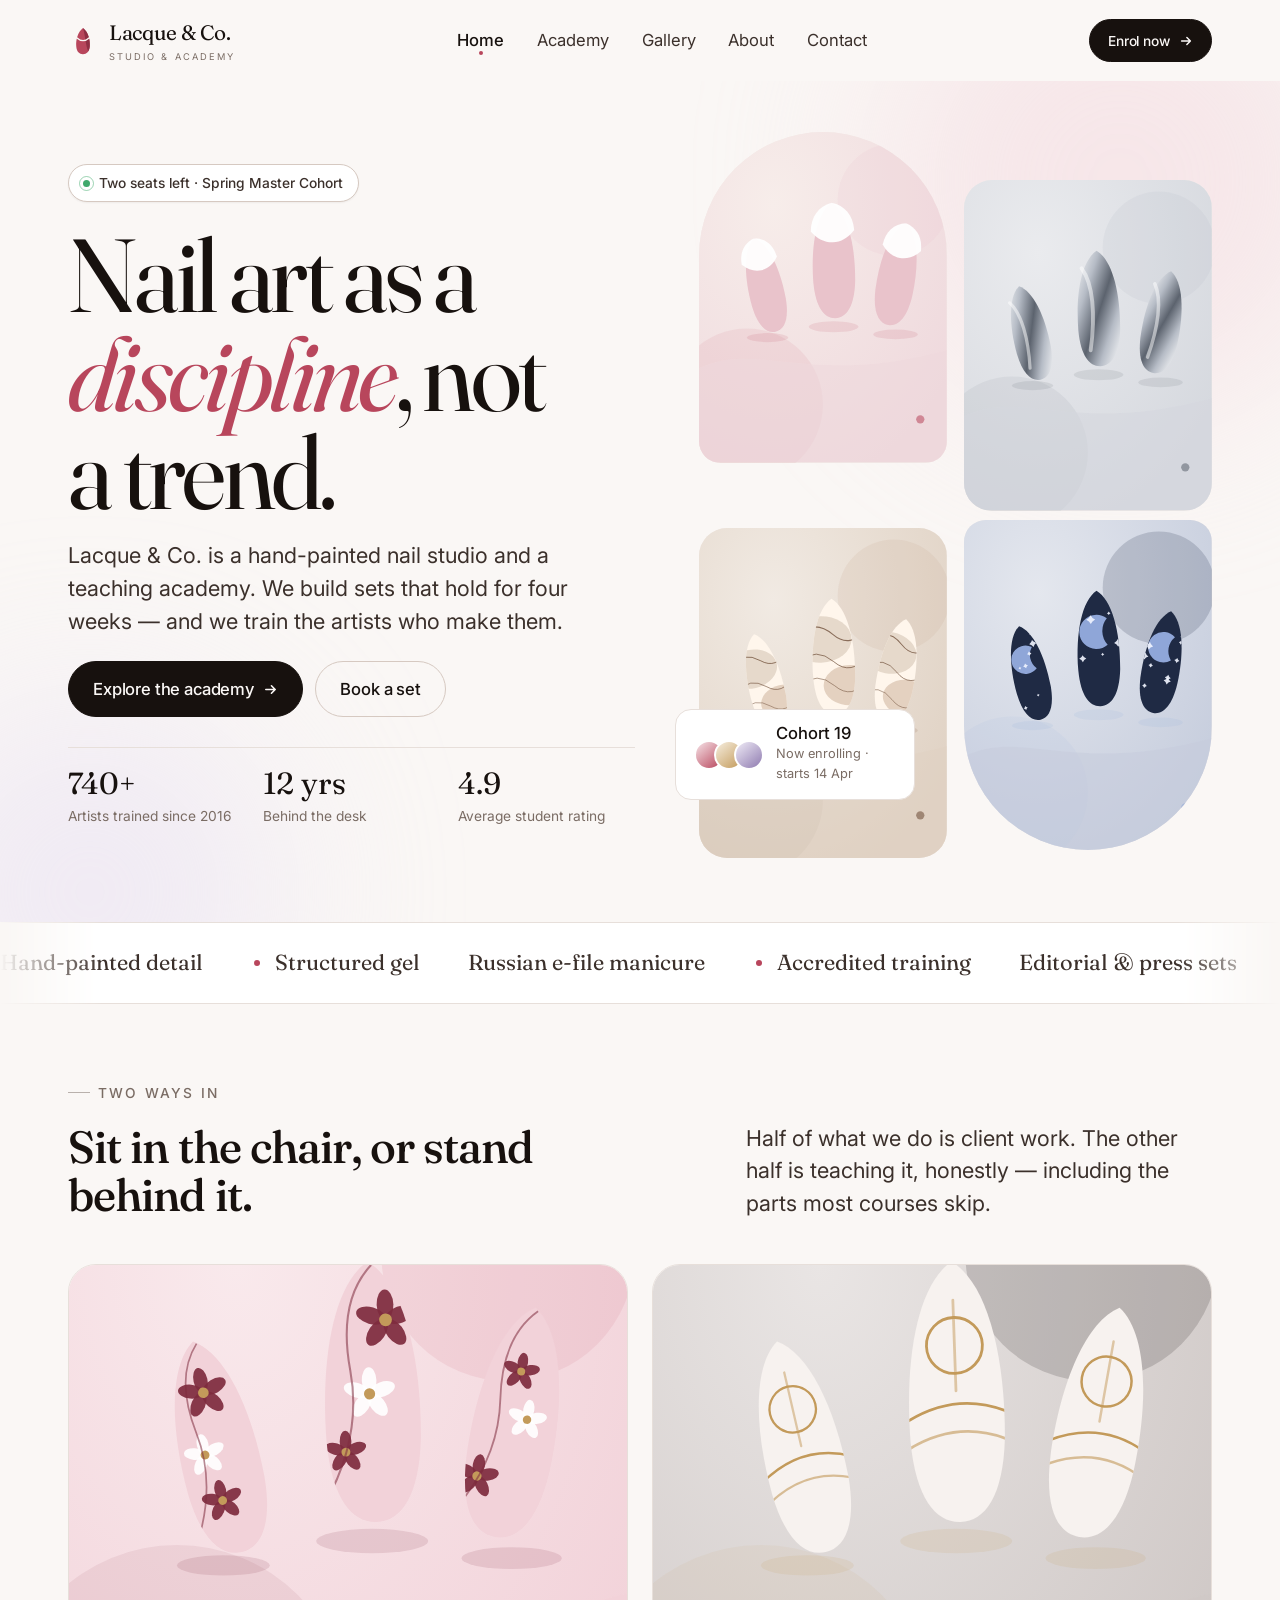
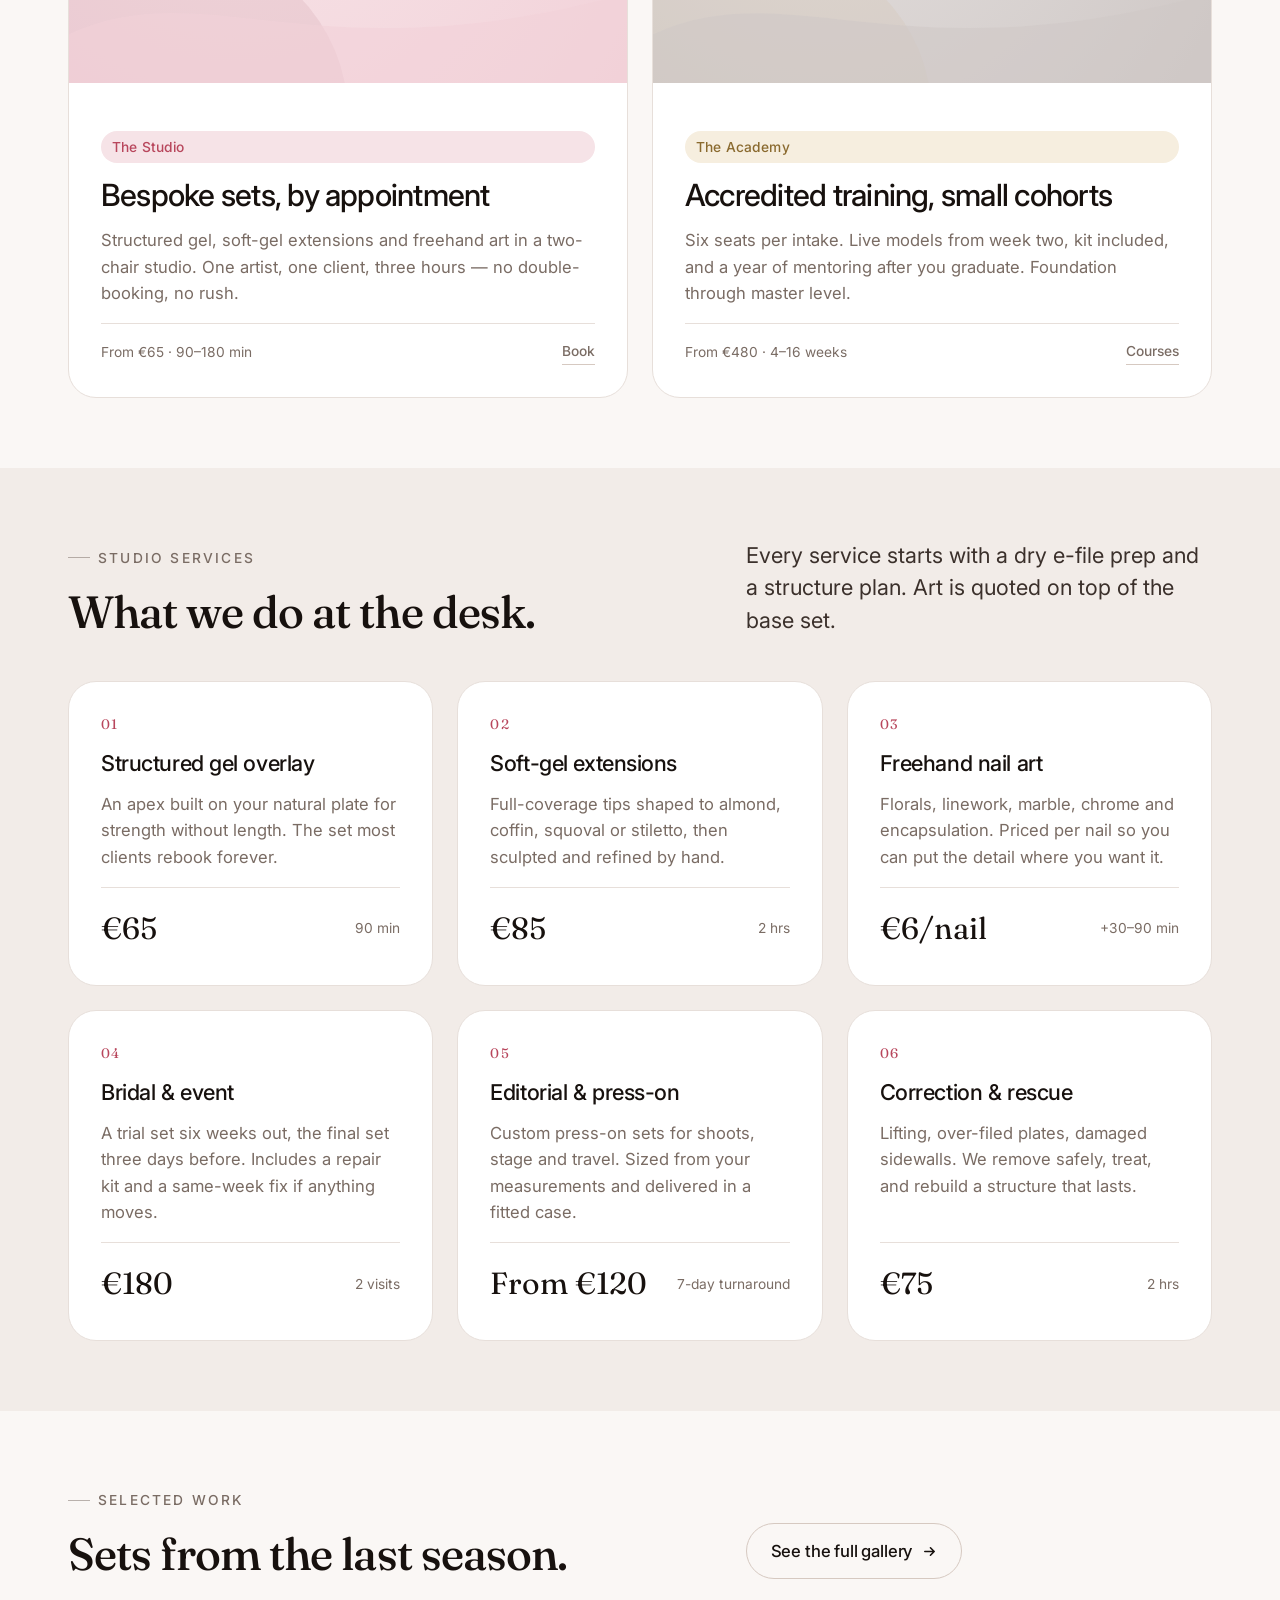
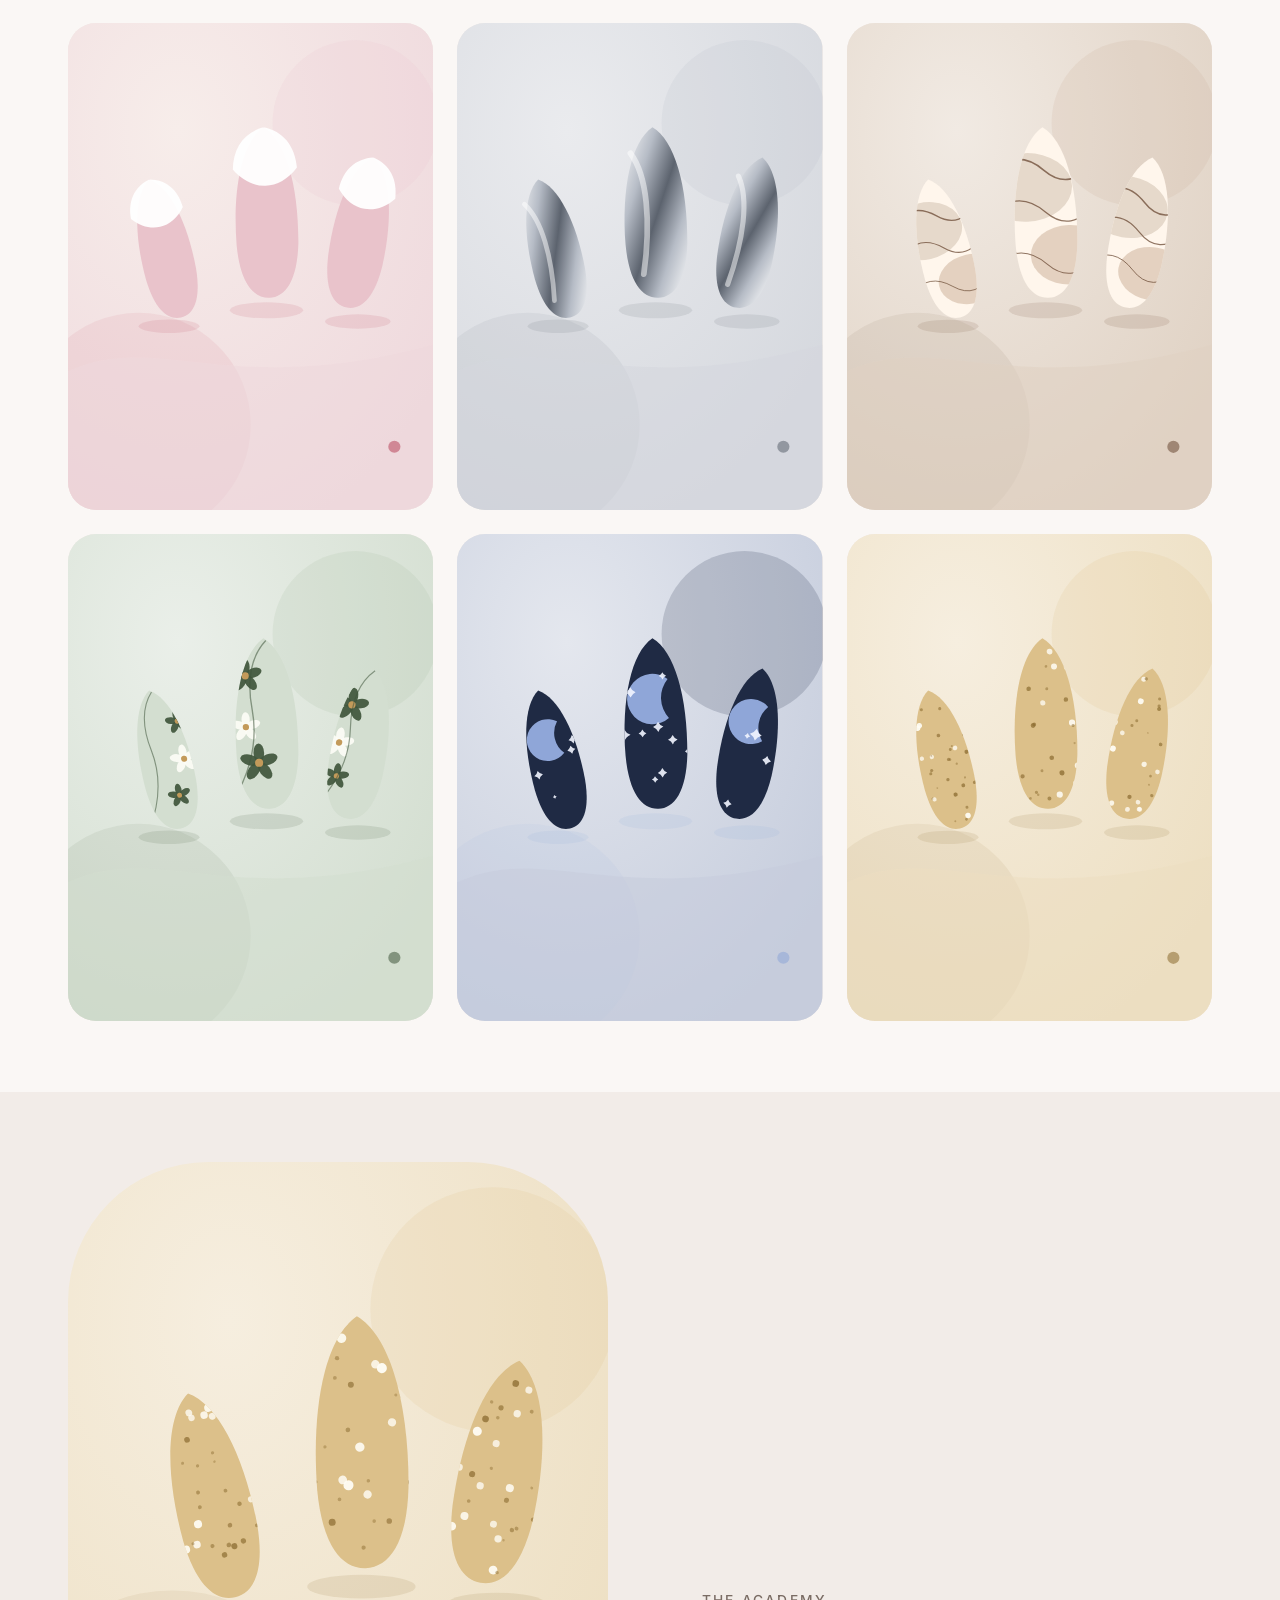
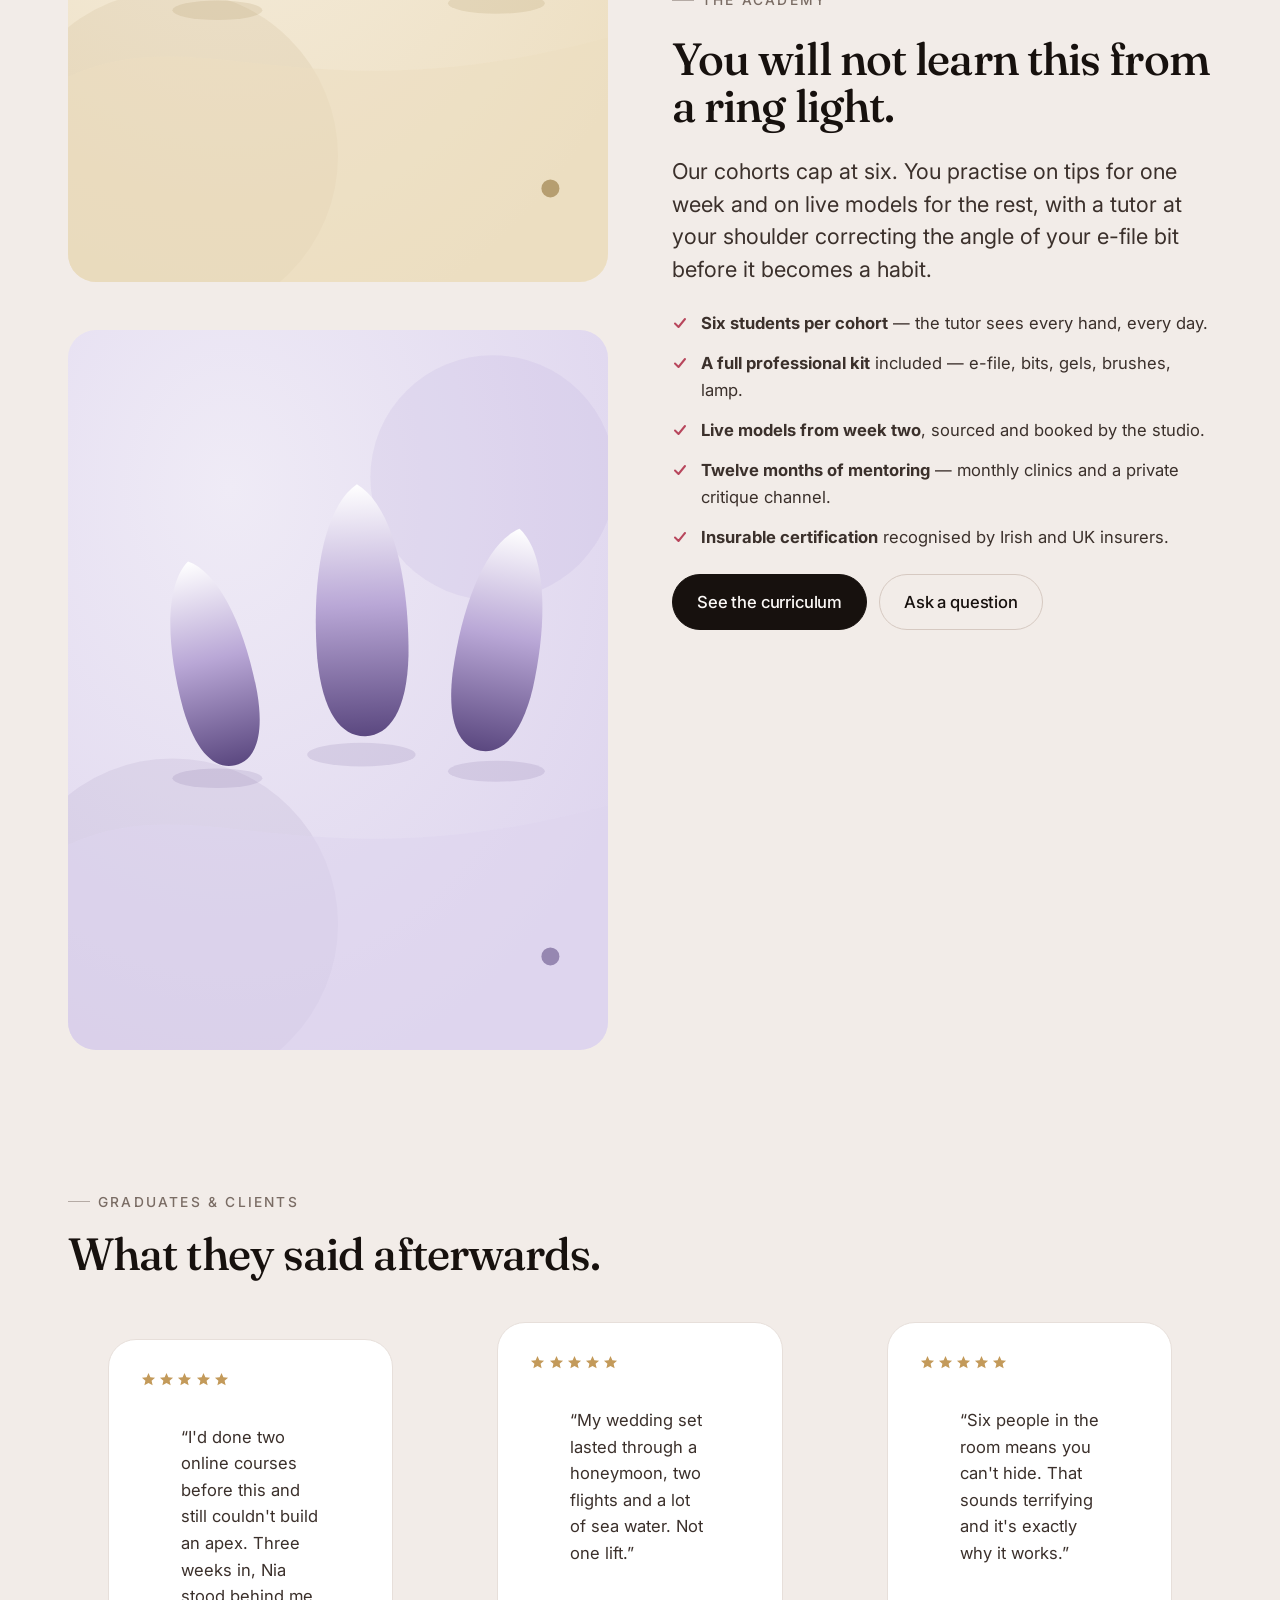
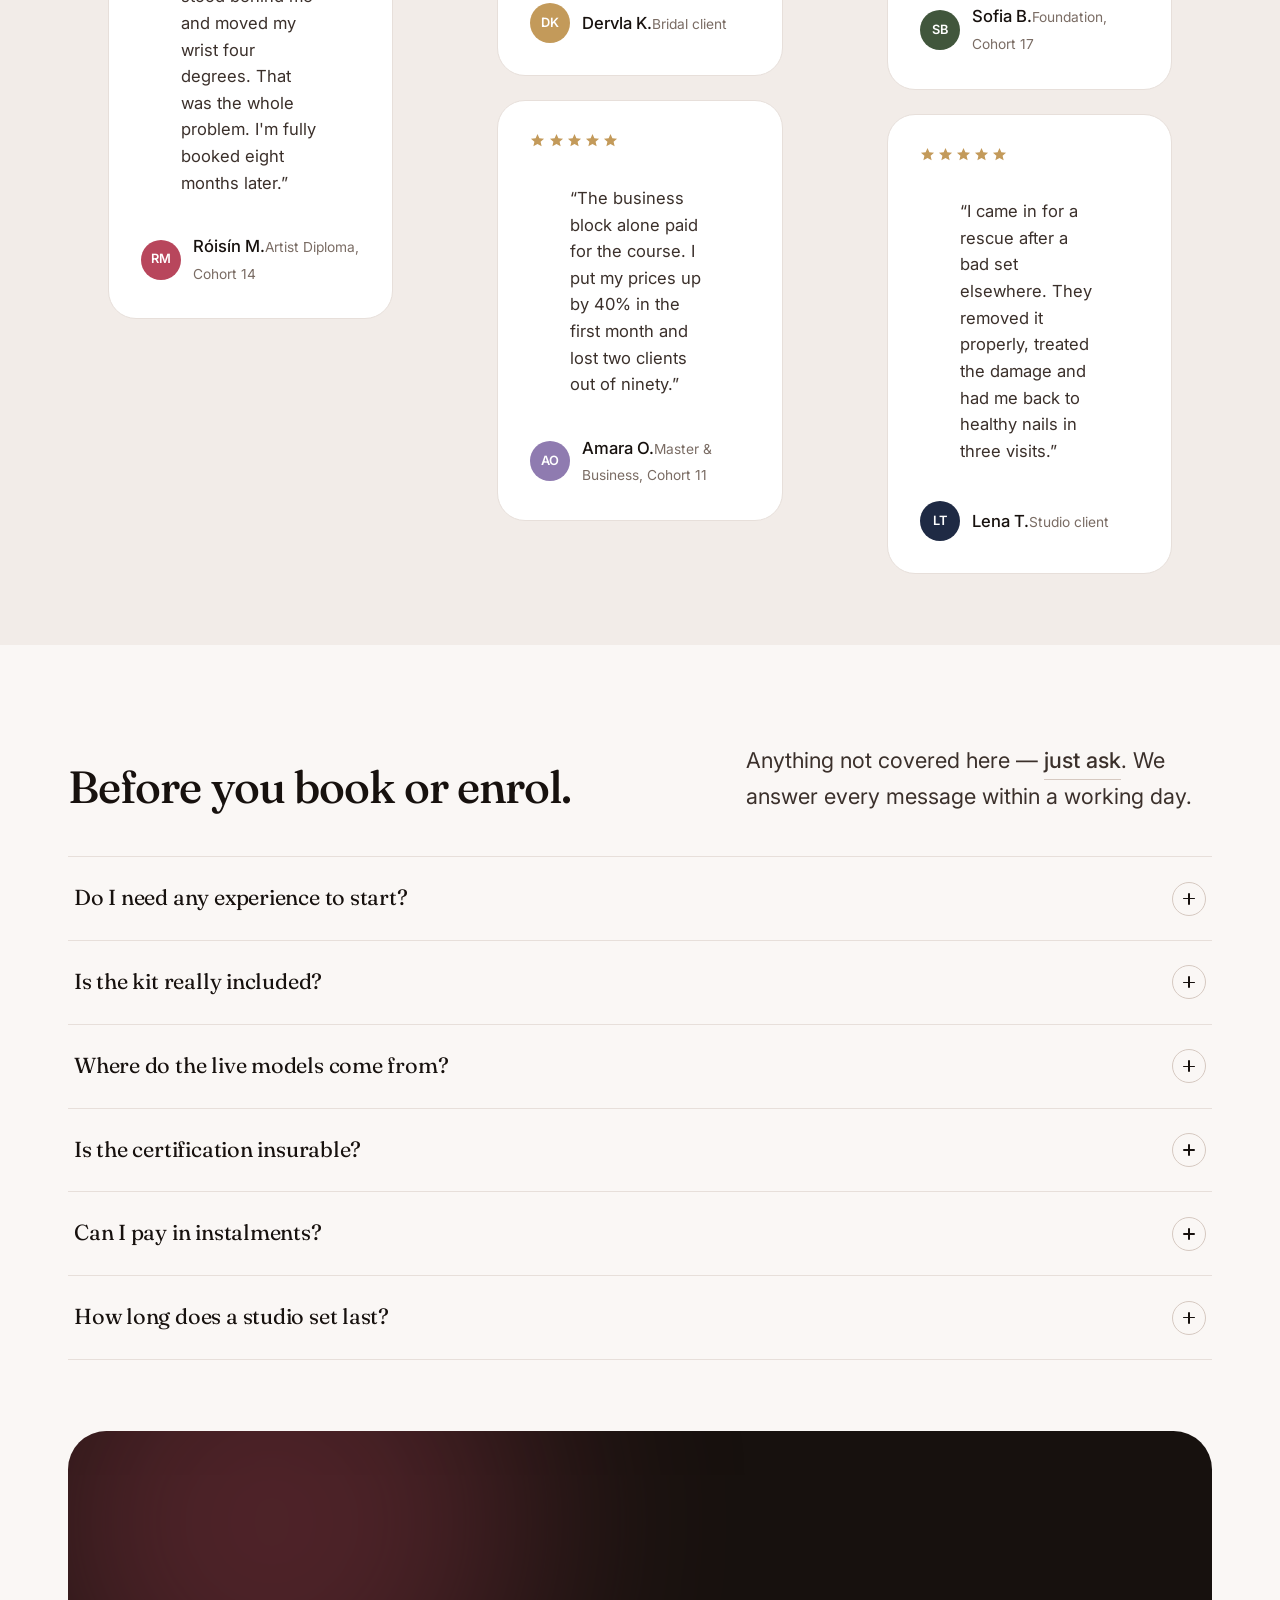
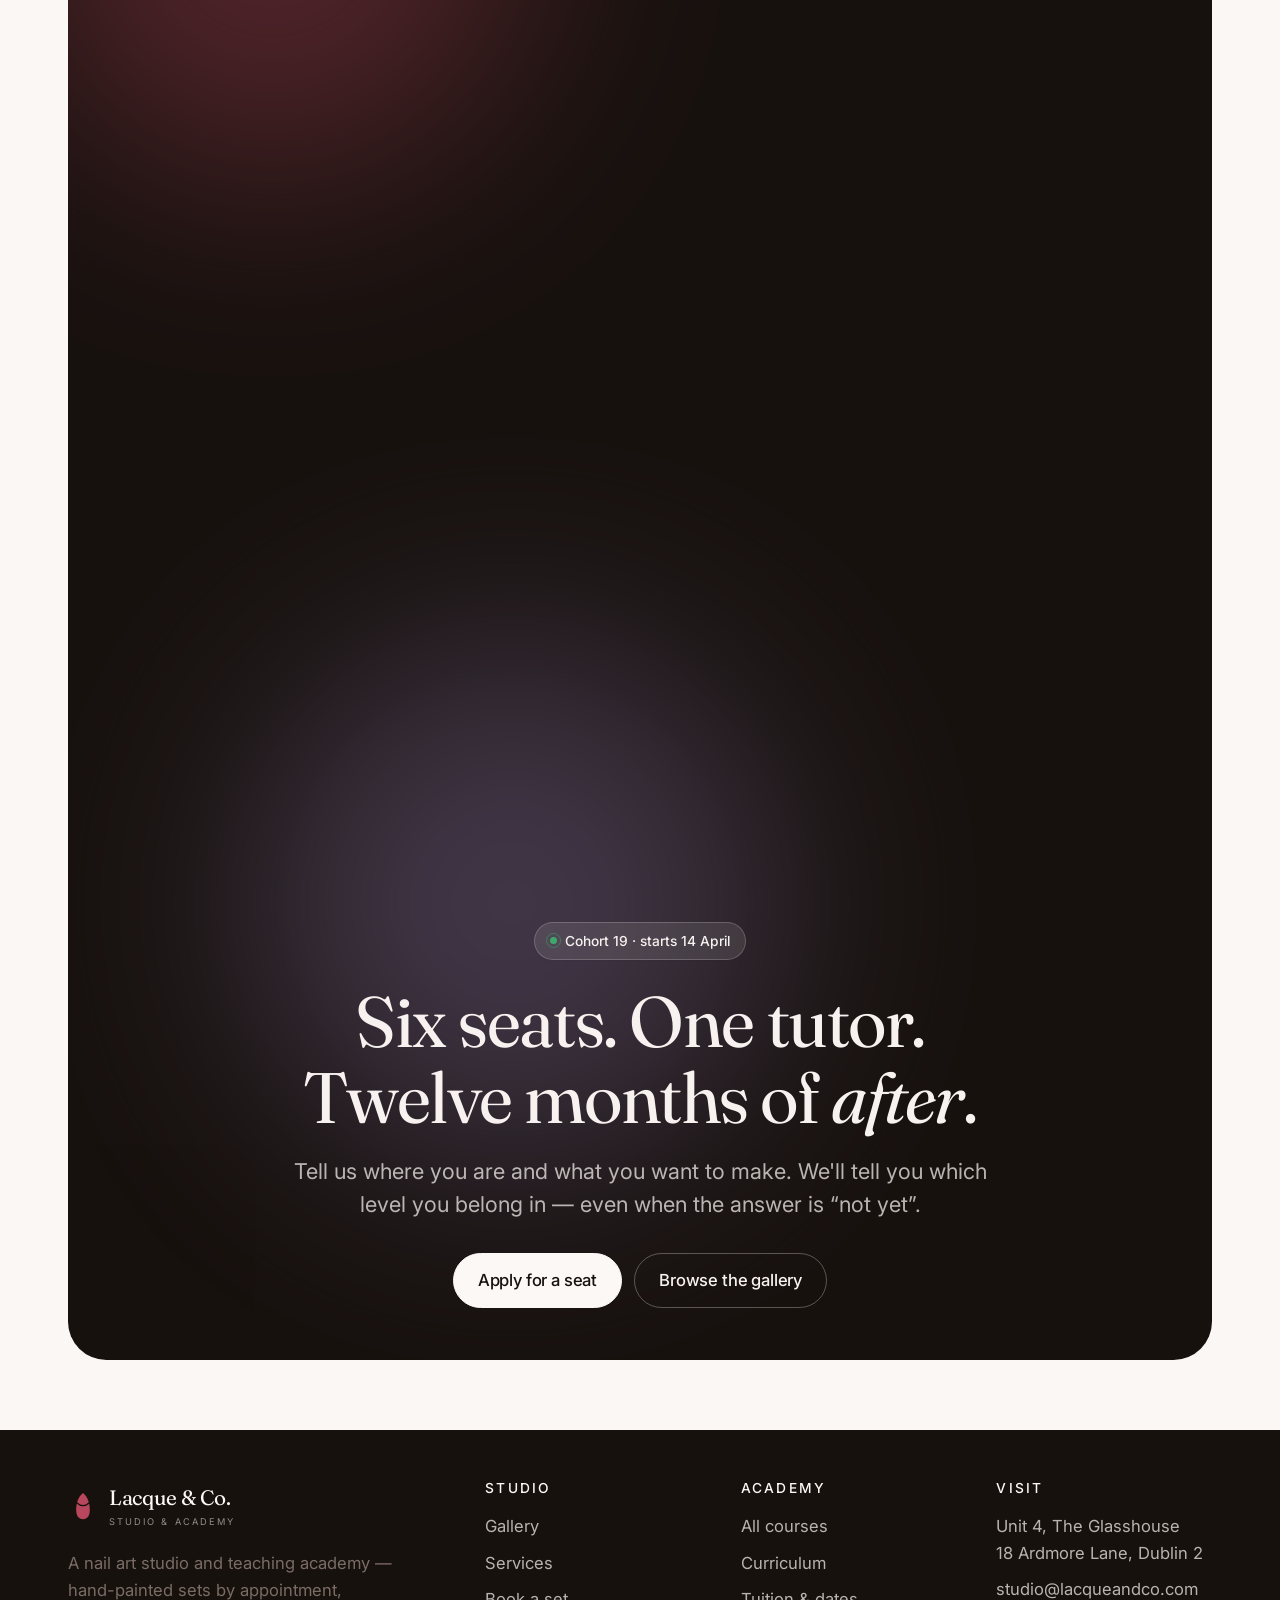
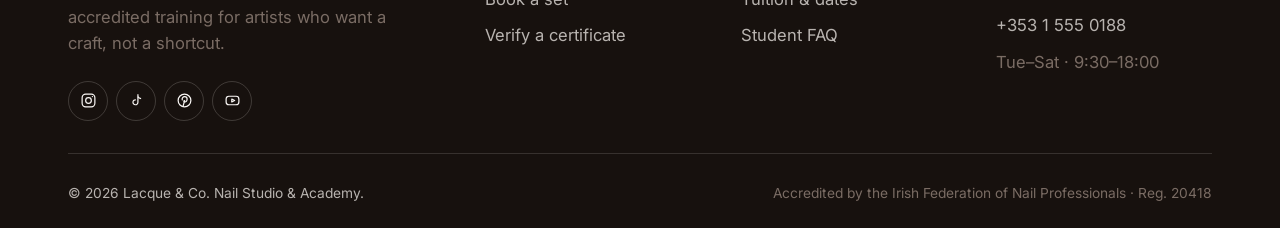
==== commit ebd005fc: "Replace homepage pricing section with certificate verification Remove the duplicate course-pricing s" ====
--- a/index.html
+++ b/index.html
@@ -275,63 +275,6 @@
   </div>
 </section>
 
-<!-- ============================== PRICING ============================== -->
-<section class="section" id="pricing">
-  <div class="wrap">
-    <div class="section-head center" style="margin-inline:auto;text-align:center">
-      <span class="eyebrow eyebrow--plain" data-reveal style="justify-self:center">Tuition</span>
-      <h2 class="h2" data-reveal data-reveal-delay="60">Three ways to train with us.</h2>
-      <p class="lede muted" data-reveal data-reveal-delay="120">Kit, models, certification and mentoring are included in every level. Payment plans available over three or six months.</p>
-    </div>
-
-    <div class="grid grid--3">
-      <article class="price-card" data-reveal>
-        <span class="tag tag--line">Level 1</span>
-        <h3 class="h3">Foundation</h3>
-        <p class="muted">For complete beginners. Four weeks, two evenings a week.</p>
-        <div class="price-card__amount">€480 <span>/ 4 weeks</span></div>
-        <ul class="price-card__list">
-          <li><svg width="15" height="15" viewBox="0 0 16 16" fill="none" stroke="currentColor" stroke-width="2" stroke-linecap="round" stroke-linejoin="round"><path d="M3 8.5 6.5 12 13 4"/></svg>Anatomy, sanitation &amp; contraindications</li>
-          <li><svg width="15" height="15" viewBox="0 0 16 16" fill="none" stroke="currentColor" stroke-width="2" stroke-linecap="round" stroke-linejoin="round"><path d="M3 8.5 6.5 12 13 4"/></svg>Dry manicure &amp; cuticle work</li>
-          <li><svg width="15" height="15" viewBox="0 0 16 16" fill="none" stroke="currentColor" stroke-width="2" stroke-linecap="round" stroke-linejoin="round"><path d="M3 8.5 6.5 12 13 4"/></svg>Gel polish application &amp; removal</li>
-          <li><svg width="15" height="15" viewBox="0 0 16 16" fill="none" stroke="currentColor" stroke-width="2" stroke-linecap="round" stroke-linejoin="round"><path d="M3 8.5 6.5 12 13 4"/></svg>Starter kit &amp; certification</li>
-        </ul>
-        <a class="btn btn--ghost" href="contact.html?intent=course" style="margin-top:auto">Enrol</a>
-      </article>
-
-      <article class="price-card price-card--feature" data-reveal data-reveal-delay="80">
-        <span class="price-card__flag">Most chosen</span>
-        <span class="tag tag--line" style="border-color:rgba(247,242,239,.3);color:rgba(247,242,239,.75)">Level 2</span>
-        <h3 class="h3">Artist Diploma</h3>
-        <p class="muted">Eight weeks. Structure, extensions and the full art syllabus.</p>
-        <div class="price-card__amount">€1,340 <span style="color:rgba(247,242,239,.6)">/ 8 weeks</span></div>
-        <ul class="price-card__list">
-          <li><svg width="15" height="15" viewBox="0 0 16 16" fill="none" stroke="currentColor" stroke-width="2" stroke-linecap="round" stroke-linejoin="round"><path d="M3 8.5 6.5 12 13 4"/></svg>Everything in Foundation</li>
-          <li><svg width="15" height="15" viewBox="0 0 16 16" fill="none" stroke="currentColor" stroke-width="2" stroke-linecap="round" stroke-linejoin="round"><path d="M3 8.5 6.5 12 13 4"/></svg>E-file mastery &amp; apex building</li>
-          <li><svg width="15" height="15" viewBox="0 0 16 16" fill="none" stroke="currentColor" stroke-width="2" stroke-linecap="round" stroke-linejoin="round"><path d="M3 8.5 6.5 12 13 4"/></svg>Soft-gel &amp; sculpted extensions</li>
-          <li><svg width="15" height="15" viewBox="0 0 16 16" fill="none" stroke="currentColor" stroke-width="2" stroke-linecap="round" stroke-linejoin="round"><path d="M3 8.5 6.5 12 13 4"/></svg>Freehand art: florals, line, marble, chrome</li>
-          <li><svg width="15" height="15" viewBox="0 0 16 16" fill="none" stroke="currentColor" stroke-width="2" stroke-linecap="round" stroke-linejoin="round"><path d="M3 8.5 6.5 12 13 4"/></svg>Full pro kit &amp; 12-month mentoring</li>
-        </ul>
-        <a class="btn btn--light" href="contact.html?intent=course" style="margin-top:auto">Enrol</a>
-      </article>
-
-      <article class="price-card" data-reveal data-reveal-delay="160">
-        <span class="tag tag--line">Level 3</span>
-        <h3 class="h3">Master &amp; Business</h3>
-        <p class="muted">Sixteen weeks for working artists ready to charge properly.</p>
-        <div class="price-card__amount">€2,480 <span>/ 16 weeks</span></div>
-        <ul class="price-card__list">
-          <li><svg width="15" height="15" viewBox="0 0 16 16" fill="none" stroke="currentColor" stroke-width="2" stroke-linecap="round" stroke-linejoin="round"><path d="M3 8.5 6.5 12 13 4"/></svg>Everything in the Diploma</li>
-          <li><svg width="15" height="15" viewBox="0 0 16 16" fill="none" stroke="currentColor" stroke-width="2" stroke-linecap="round" stroke-linejoin="round"><path d="M3 8.5 6.5 12 13 4"/></svg>Editorial, competition &amp; press-on work</li>
-          <li><svg width="15" height="15" viewBox="0 0 16 16" fill="none" stroke="currentColor" stroke-width="2" stroke-linecap="round" stroke-linejoin="round"><path d="M3 8.5 6.5 12 13 4"/></svg>Pricing, costing &amp; client retention</li>
-          <li><svg width="15" height="15" viewBox="0 0 16 16" fill="none" stroke="currentColor" stroke-width="2" stroke-linecap="round" stroke-linejoin="round"><path d="M3 8.5 6.5 12 13 4"/></svg>Portfolio shoot &amp; brand kit</li>
-        </ul>
-        <a class="btn btn--ghost" href="contact.html?intent=course" style="margin-top:auto">Enrol</a>
-      </article>
-    </div>
-  </div>
-</section>
-
 <!-- ============================== TESTIMONIALS ============================== -->
 <section class="section section--sunk">
   <div class="wrap">
@@ -489,7 +432,7 @@
           <li><a href="gallery.html">Gallery</a></li>
           <li><a href="index.html#services">Services</a></li>
           <li><a href="contact.html?intent=appointment">Book a set</a></li>
-          <li><a href="index.html#pricing">Price list</a></li>
+          <li><a href="academy.html#verify">Verify a certificate</a></li>
         </ul>
       </div>
 
--- a/assets/css/style.css
+++ b/assets/css/style.css
@@ -19,6 +19,11 @@
   --gold:        #C39A5A;
   --lilac:       #8F7BB0;
 
+  --success:      #2F7D53;
+  --success-soft: #E3F1E8;
+  --danger:       #B23A3A;
+  --danger-soft:  #F8E6E6;
+
   --radius-sm: 8px;
   --radius:    16px;
   --radius-lg: 28px;
@@ -41,7 +46,7 @@
 
   --gutter: clamp(1.25rem, 4vw, 3rem);
   --max:    1240px;
-  --section-y: clamp(4.5rem, 9vw, 9rem);
+  --section-y: clamp(3rem, 5.5vw, 5.5rem);
 
   --ease: cubic-bezier(.22, 1, .36, 1);
 }
@@ -102,7 +107,7 @@
 .lede { font-size: var(--step-1); line-height: 1.5; color: var(--ink-soft); font-weight: 400; }
 
 .stack > * + * { margin-top: var(--stack, 1rem); }
-.section-head { display: grid; gap: 1.25rem; max-width: 62ch; margin-bottom: clamp(2.5rem, 5vw, 4rem); }
+.section-head { display: grid; gap: 1.1rem; max-width: 62ch; margin-bottom: clamp(1.75rem, 3.5vw, 2.75rem); }
 .section-head--split {
   max-width: none; grid-template-columns: minmax(0, 1fr);
   align-items: end;
@@ -236,7 +241,7 @@
 body.menu-open { overflow: hidden; }
 
 /* ---------- Hero ---------- */
-.hero { position: relative; padding-block: clamp(3rem, 7vw, 6rem) clamp(4rem, 8vw, 7rem); overflow: hidden; }
+.hero { position: relative; padding-block: clamp(1.75rem, 4vw, 3.5rem) clamp(2.5rem, 5vw, 4.5rem); overflow: hidden; }
 .hero__glow {
   position: absolute; z-index: 0; border-radius: 50%; filter: blur(90px); opacity: .5; pointer-events: none;
 }
@@ -248,11 +253,11 @@
 }
 .hero__title { margin-top: 1.5rem; }
 .hero__title em { font-style: italic; color: var(--accent); }
-.hero__lede { margin-top: 1.75rem; max-width: 46ch; }
-.hero__actions { margin-top: 2.25rem; display: flex; flex-wrap: wrap; gap: .75rem; }
+.hero__lede { margin-top: 1.1rem; max-width: 46ch; }
+.hero__actions { margin-top: 1.5rem; display: flex; flex-wrap: wrap; gap: .75rem; }
 .hero__meta {
-  margin-top: 3rem; display: grid; grid-template-columns: repeat(auto-fit, minmax(120px, 1fr));
-  gap: 1.25rem; padding-top: 1.75rem; border-top: 1px solid var(--line);
+  margin-top: 1.85rem; display: grid; grid-template-columns: repeat(auto-fit, minmax(120px, 1fr));
+  gap: 1.1rem; padding-top: 1.25rem; border-top: 1px solid var(--line);
 }
 .stat__num { font-family: var(--font-serif); font-size: var(--step-2); line-height: 1; }
 .stat__label { font-size: var(--step--1); color: var(--muted); margin-top: .4rem; }
@@ -450,7 +455,7 @@
 .cta {
   position: relative; overflow: hidden; border-radius: clamp(var(--radius), 3vw, 40px);
   background: var(--ink); color: #F7F2EF;
-  padding: clamp(2.5rem, 6vw, 5.5rem) clamp(1.5rem, 5vw, 4rem);
+  padding: clamp(1.75rem, 4vw, 3.5rem) clamp(1.5rem, 5vw, 4rem);
   text-align: center;
 }
 .cta__glow { position: absolute; width: 520px; height: 520px; border-radius: 50%; filter: blur(110px); opacity: .35; pointer-events: none; }
@@ -479,12 +484,29 @@
 .form__status[hidden] { display: none; }
 .error { color: var(--accent); font-size: var(--step--1); }
 
+/* ---------- Certificate check ---------- */
+.cert-result { margin-top: 1.5rem; padding-top: 1.5rem; border-top: 1px solid var(--line); display: grid; gap: 1rem; }
+.cert-pill {
+  display: inline-flex; align-items: center; gap: .5rem;
+  padding: .35rem .8rem; border-radius: var(--radius-pill);
+  font-size: var(--step--1); font-weight: 500;
+}
+.cert-pill::before { content: ""; width: 7px; height: 7px; border-radius: 50%; background: currentColor; }
+.cert-pill--valid   { background: var(--success-soft); color: var(--success); }
+.cert-pill--soon    { background: #F6EEDF; color: #8A6A2F; }
+.cert-pill--expired { background: var(--danger-soft); color: var(--danger); }
+.cert-pill--unknown { background: var(--bg-sunk); color: var(--muted); }
+.cert-result__msg { font-size: var(--step-0); color: var(--ink-soft); }
+.cert-result__grid { display: grid; grid-template-columns: repeat(auto-fit, minmax(140px, 1fr)); gap: 1rem 1.5rem; margin: 0; }
+.cert-result__grid dt { font-size: var(--step--1); color: var(--muted); }
+.cert-result__grid dd { margin: .25rem 0 0; font-weight: 500; }
+
 /* ---------- Footer ---------- */
-.site-footer { background: var(--ink); color: rgba(247, 242, 239, .72); padding-block: clamp(3rem, 6vw, 5rem) 2rem; }
+.site-footer { background: var(--ink); color: rgba(247, 242, 239, .72); padding-block: clamp(2.25rem, 4vw, 3.5rem) 1.5rem; }
 .site-footer a { transition: color .2s ease; }
 .site-footer a:hover { color: #FBF8F6; }
-.footer__top { display: grid; gap: 2.5rem; padding-bottom: 3rem; border-bottom: 1px solid rgba(247, 242, 239, .14); }
-@media (min-width: 880px) { .footer__top { grid-template-columns: minmax(0, 1.4fr) repeat(3, minmax(0, .8fr)); gap: 3rem; } }
+.footer__top { display: grid; gap: 2rem; padding-bottom: 2rem; border-bottom: 1px solid rgba(247, 242, 239, .14); }
+@media (min-width: 880px) { .footer__top { grid-template-columns: minmax(0, 1.4fr) repeat(3, minmax(0, .8fr)); gap: 2.5rem; } }
 .footer__brand { color: #FBF8F6; }
 .footer__brand .brand small { color: rgba(247, 242, 239, .55); }
 .footer__col h4 { color: #FBF8F6; font-size: var(--step--1); letter-spacing: .16em; text-transform: uppercase; margin-bottom: 1.1rem; font-weight: 500; }
@@ -499,7 +521,7 @@
 .socials a:hover { background: rgba(247, 242, 239, .12); transform: translateY(-2px); }
 
 /* ---------- Page hero (inner pages) ---------- */
-.page-hero { padding-block: clamp(2.5rem, 6vw, 5rem) clamp(2rem, 4vw, 3.5rem); }
+.page-hero { padding-block: clamp(1.5rem, 3.5vw, 2.75rem) clamp(1.25rem, 2.5vw, 2rem); }
 .crumbs { font-size: var(--step--1); color: var(--muted); margin-bottom: 1.25rem; }
 .crumbs a:hover { color: var(--ink); }
 
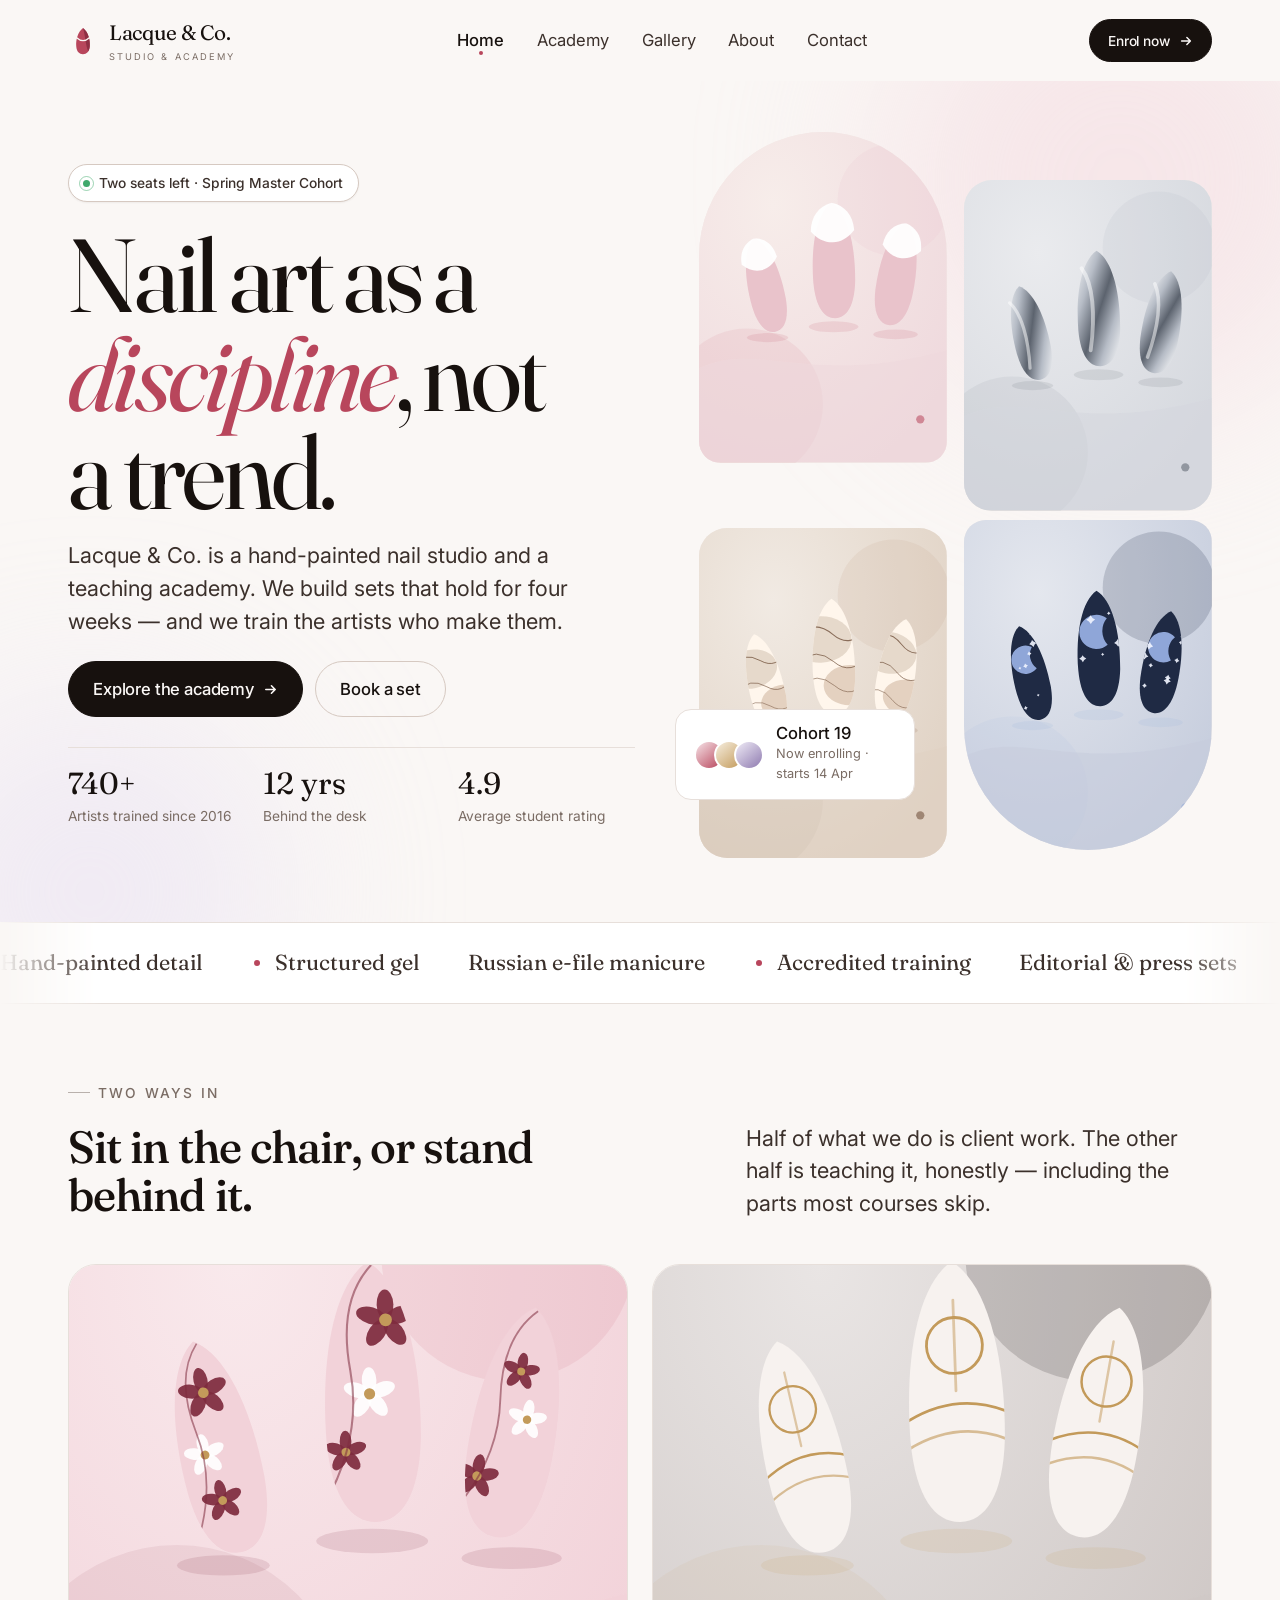
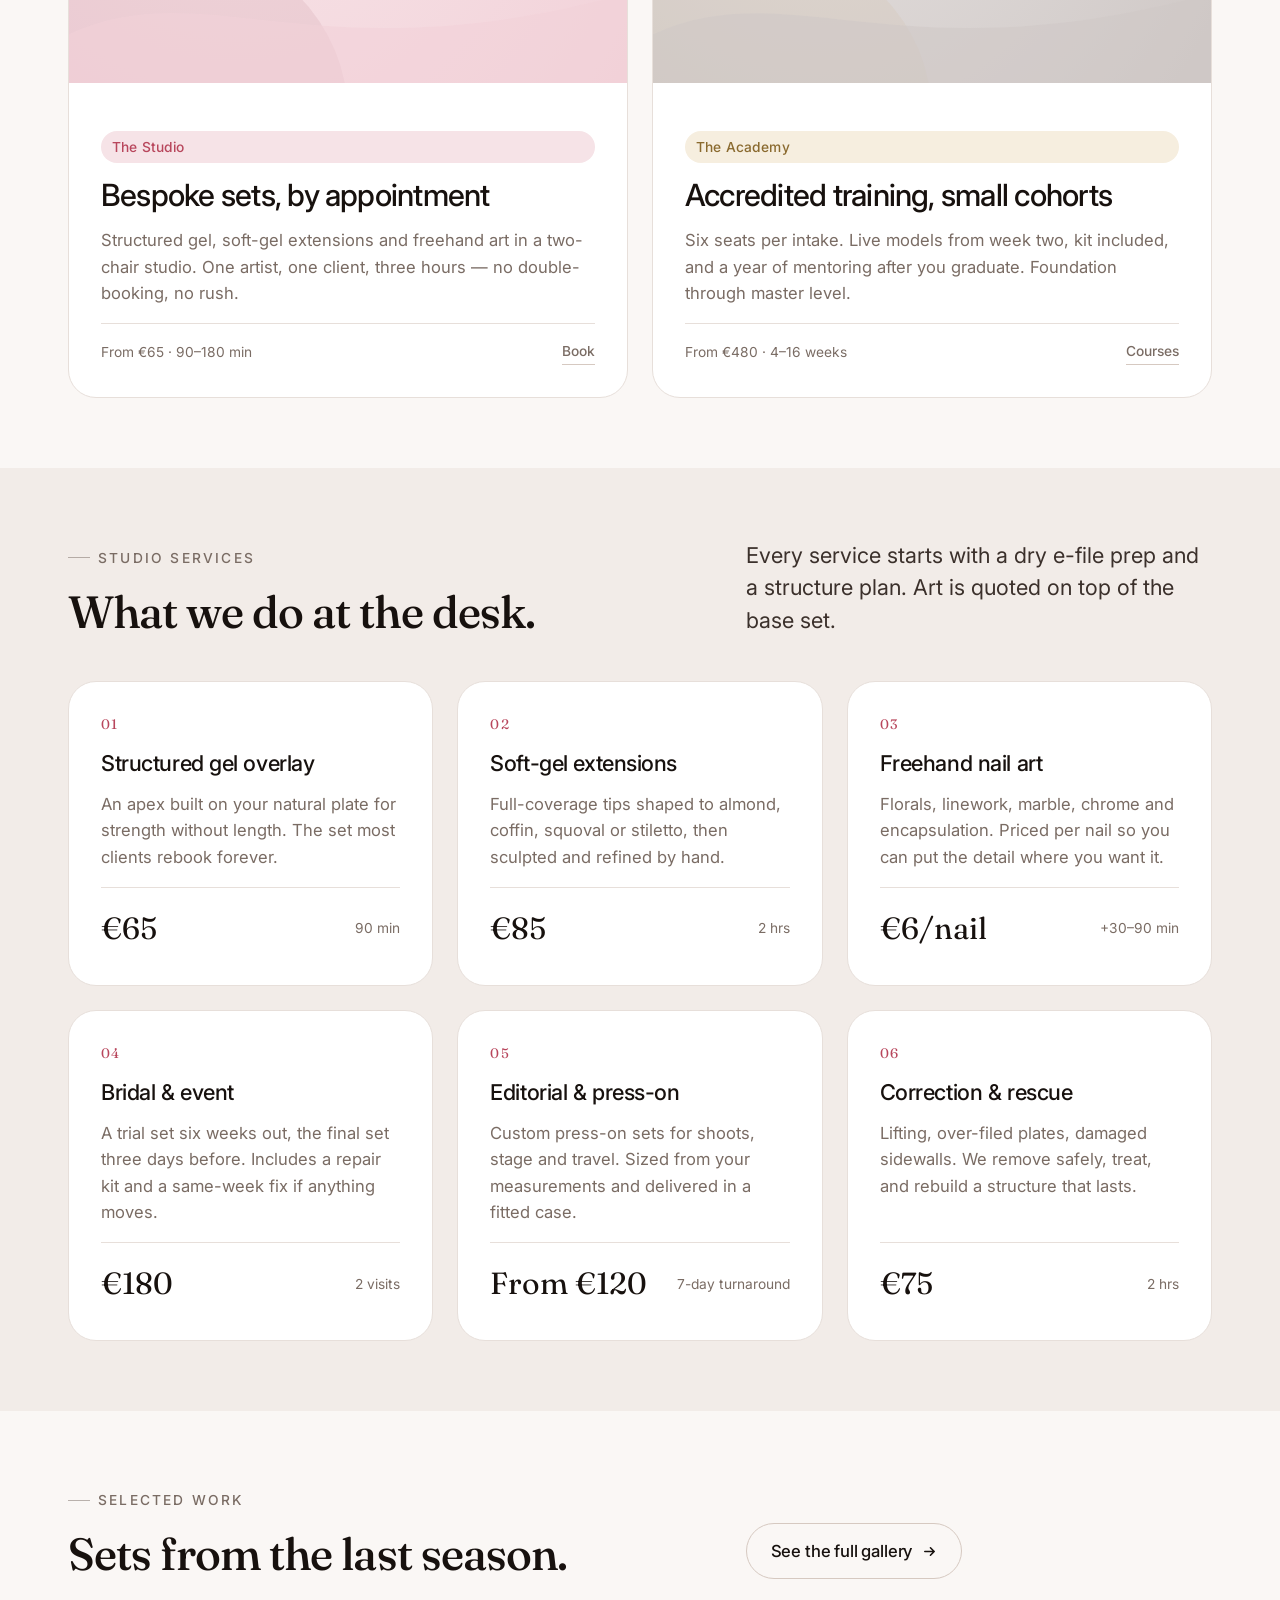
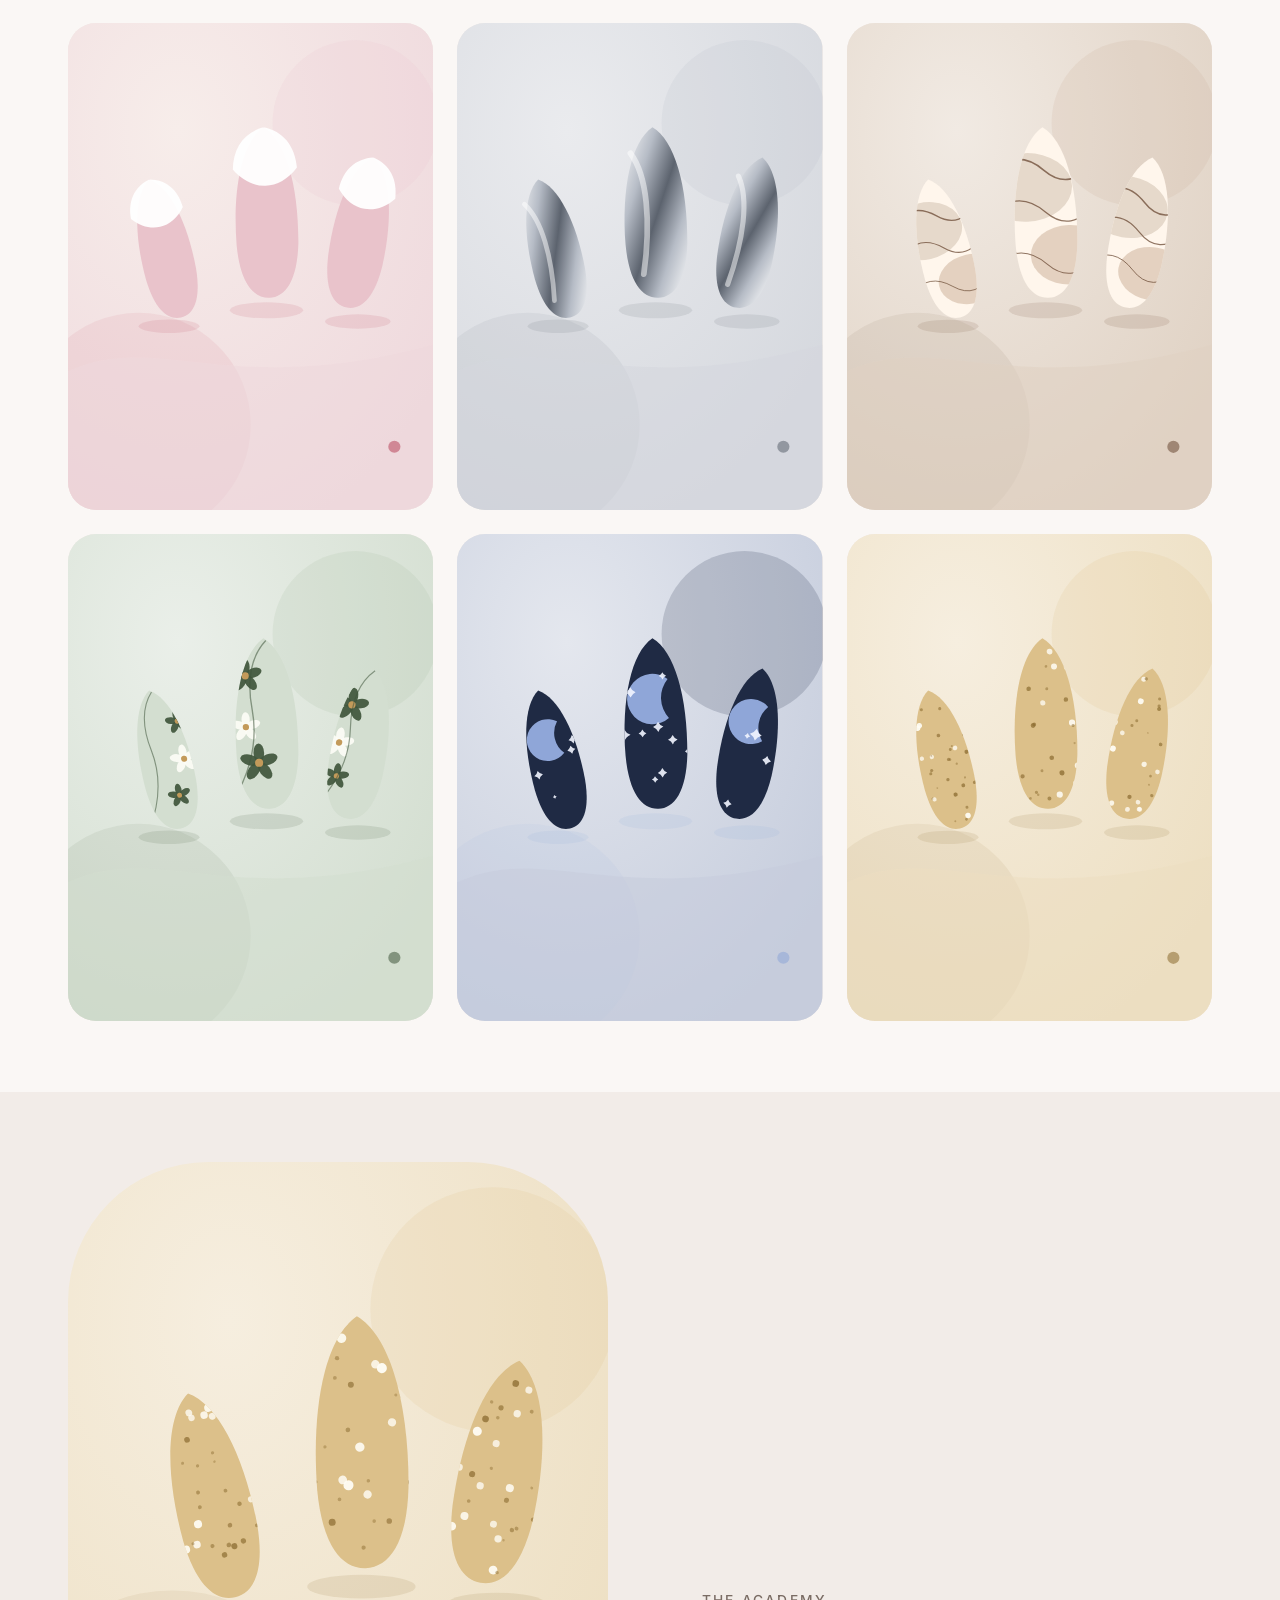
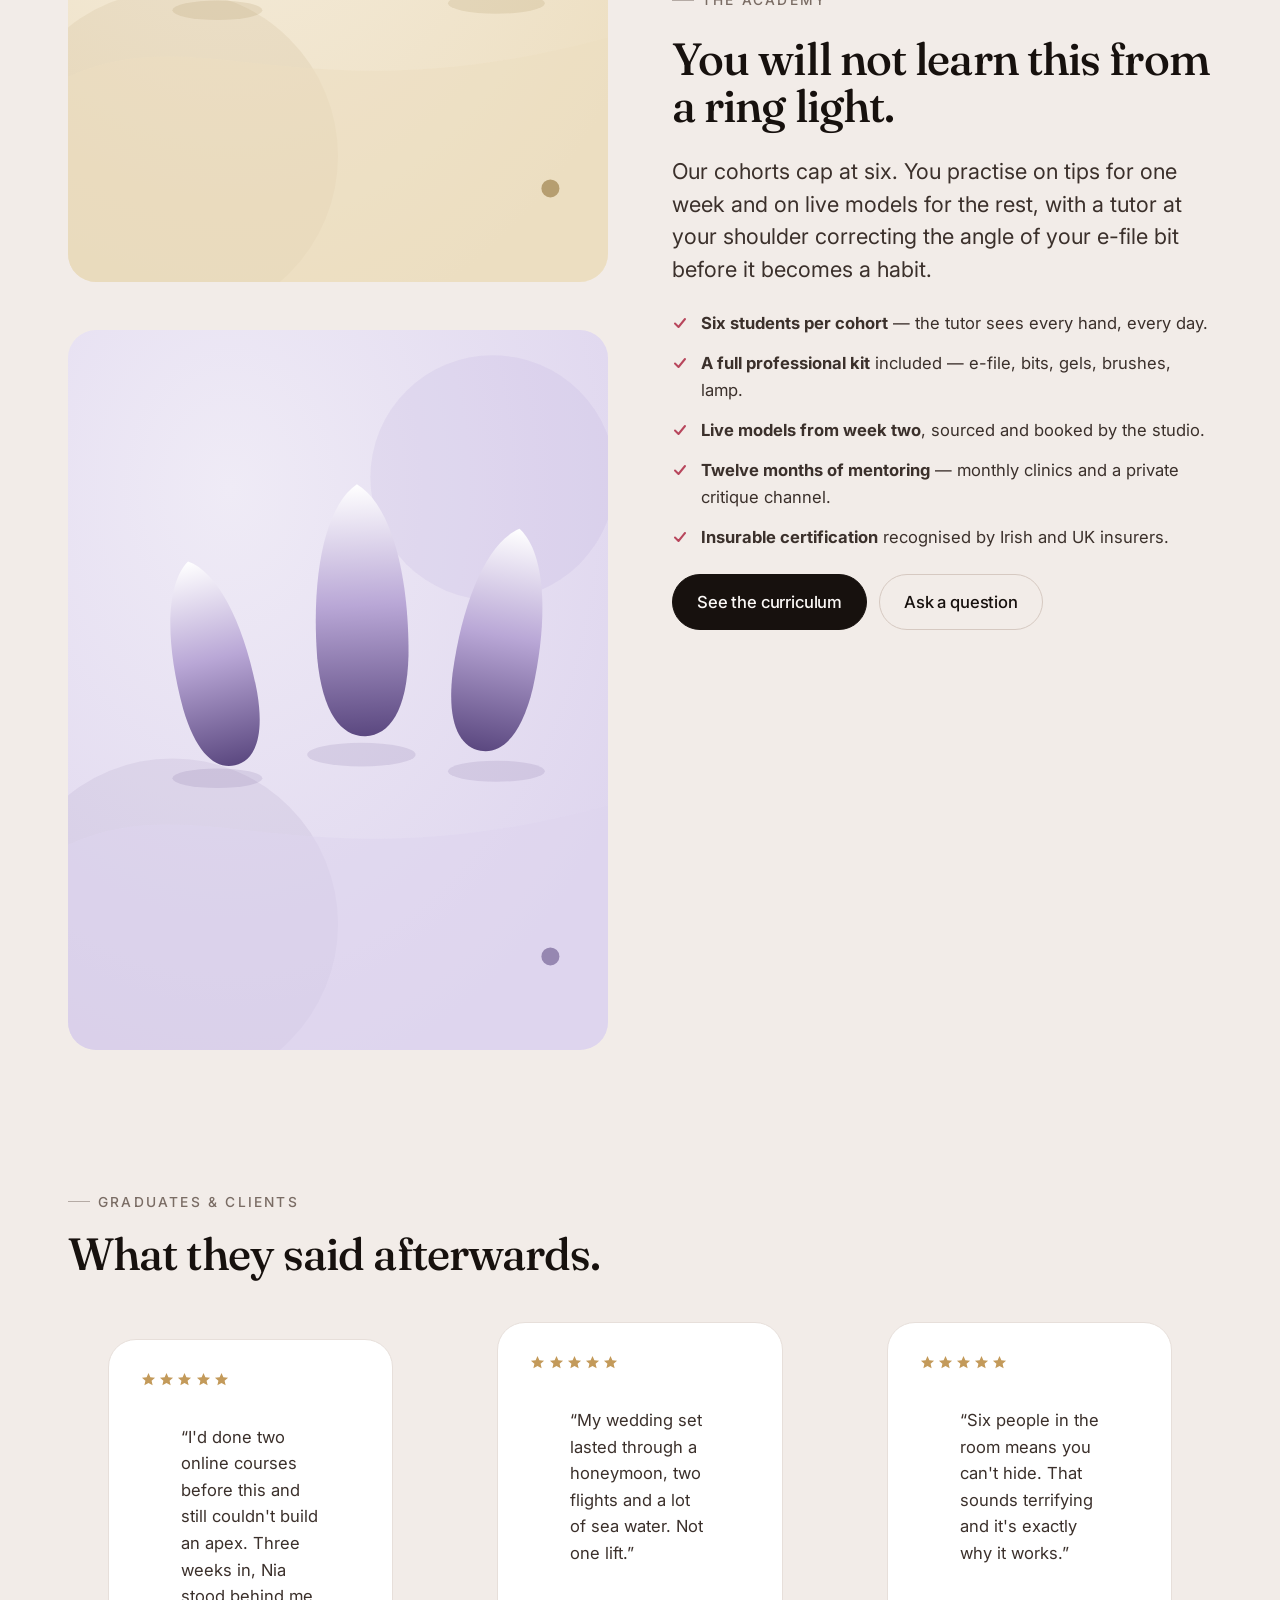
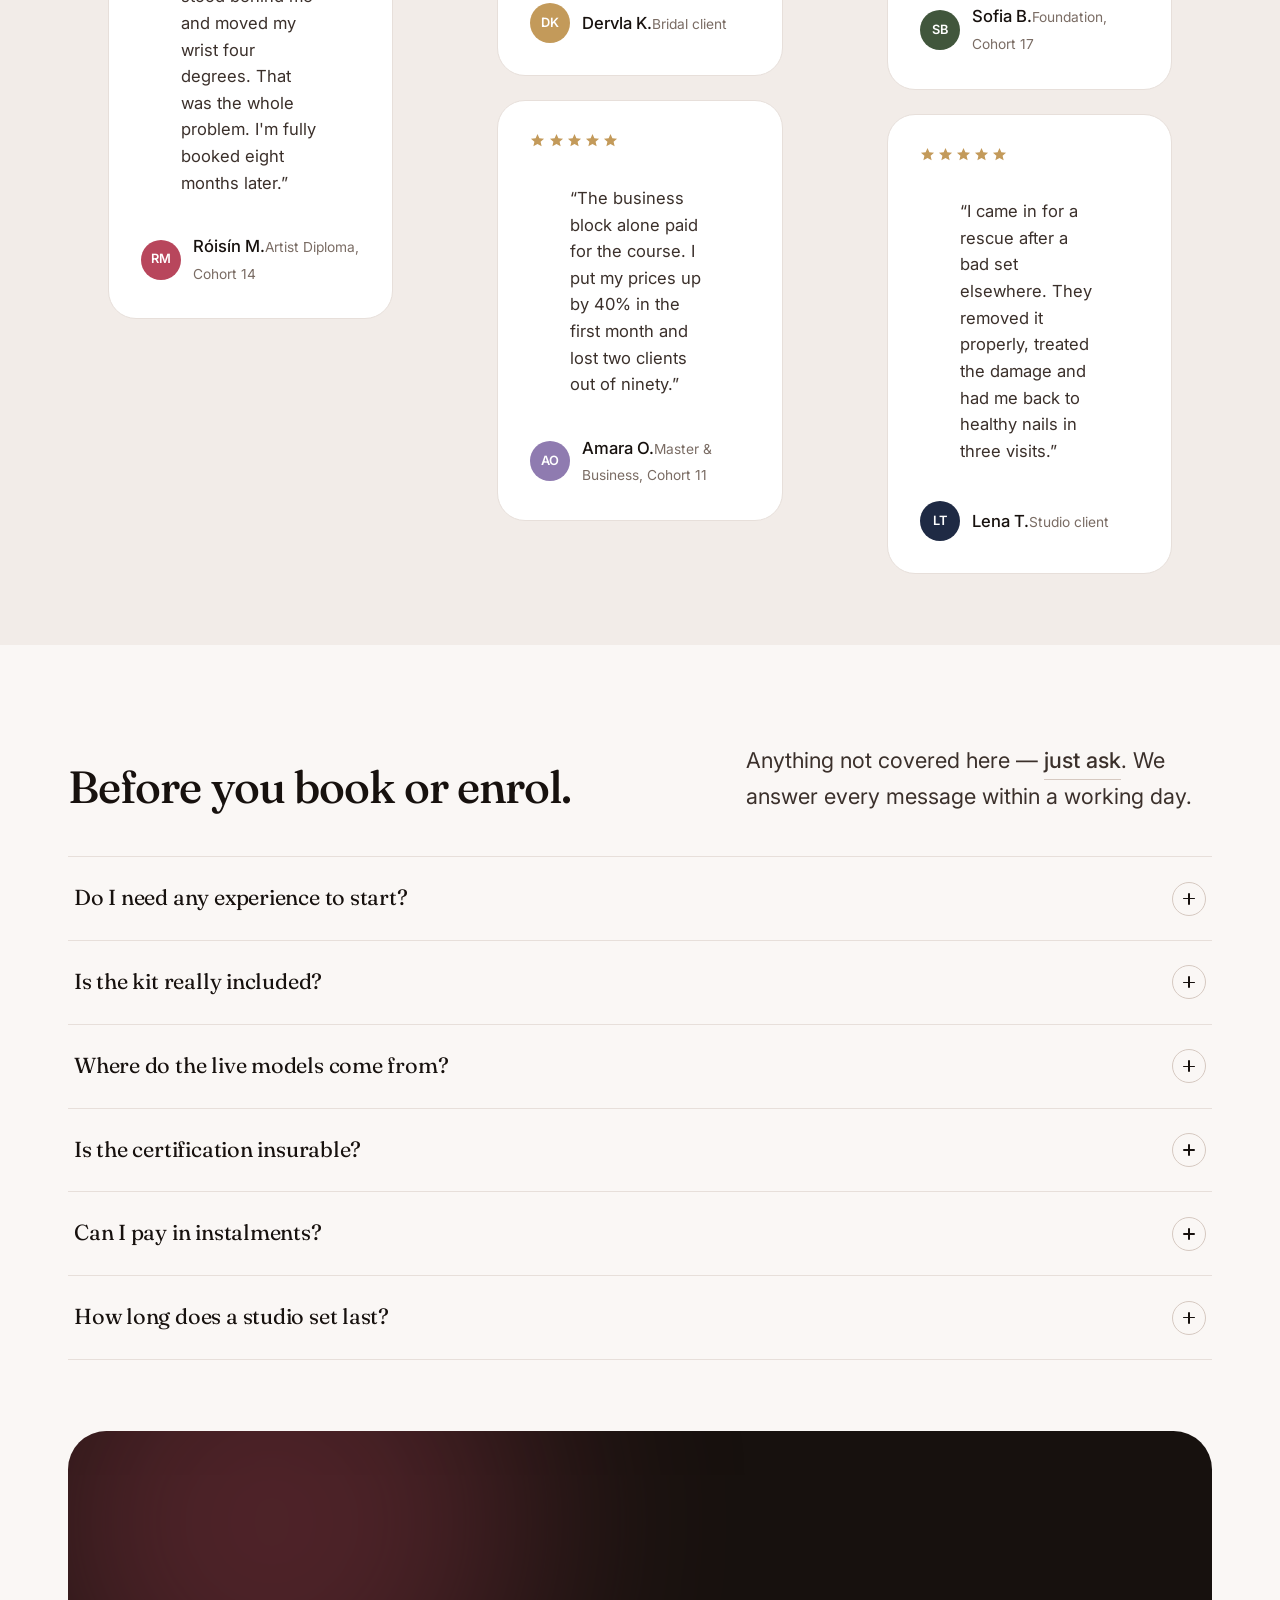
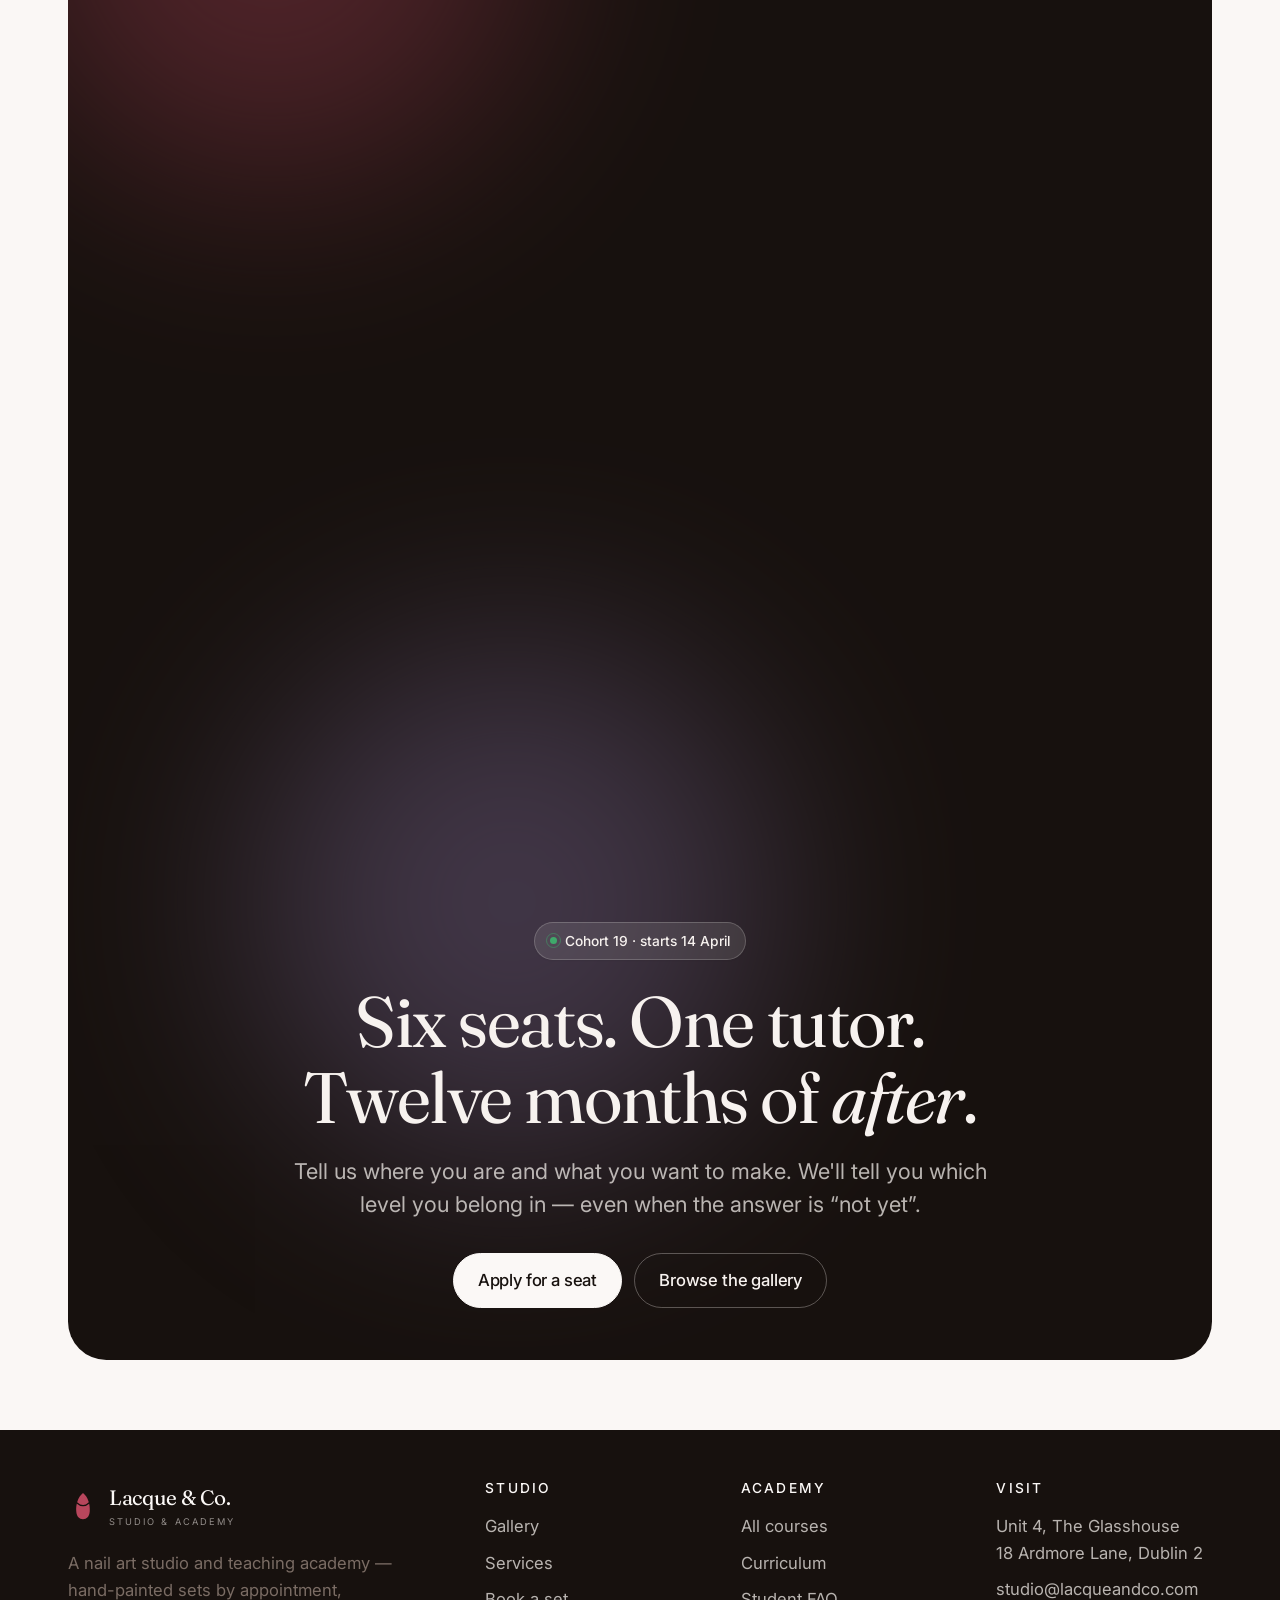
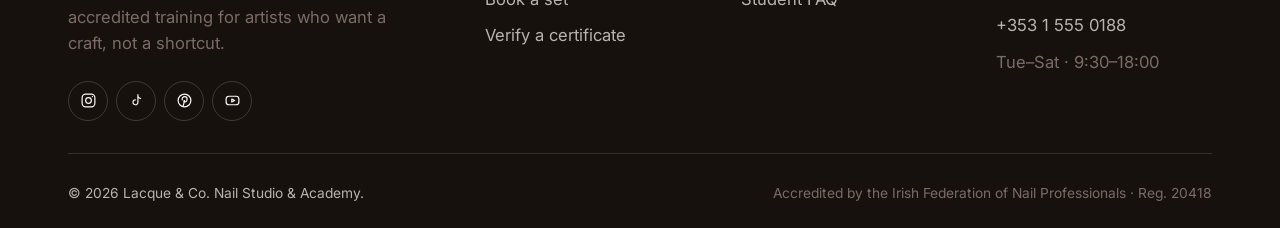
==== commit 9a559b19: "Remove pricing entirely, incl. academy tuition cards Drop the academy page's Tuition & dates section" ====
--- a/index.html
+++ b/index.html
@@ -441,7 +441,6 @@
         <ul>
           <li><a href="academy.html">All courses</a></li>
           <li><a href="academy.html#curriculum">Curriculum</a></li>
-          <li><a href="academy.html#tuition">Tuition &amp; dates</a></li>
           <li><a href="academy.html#faq">Student FAQ</a></li>
         </ul>
       </div>
--- a/assets/css/style.css
+++ b/assets/css/style.css
@@ -419,28 +419,6 @@
 .masonry { columns: 1; column-gap: clamp(1rem, 2vw, 1.5rem); }
 @media (min-width: 720px) { .masonry { columns: 2; } }
 @media (min-width: 1060px) { .masonry { columns: 3; } }
-
-/* ---------- Pricing ---------- */
-.price-card {
-  position: relative; background: var(--bg-elev); border: 1px solid var(--line);
-  border-radius: var(--radius-lg); padding: clamp(1.75rem, 3vw, 2.5rem);
-  display: flex; flex-direction: column; gap: 1.25rem;
-}
-.price-card--feature { background: var(--ink); color: #F7F2EF; border-color: var(--ink); }
-.price-card--feature .muted, .price-card--feature .price-card__note { color: rgba(247, 242, 239, .65); }
-.price-card--feature .price-card__list li { border-color: rgba(247, 242, 239, .16); }
-.price-card__flag {
-  position: absolute; top: 1.25rem; right: 1.25rem;
-  font-size: var(--step--1); padding: .3rem .7rem; border-radius: var(--radius-pill);
-  background: var(--accent); color: #fff;
-}
-.price-card__amount { font-family: var(--font-serif); font-size: var(--step-3); line-height: 1; }
-.price-card__amount span { font-family: var(--font-sans); font-size: var(--step--1); color: var(--muted); letter-spacing: .04em; }
-.price-card__list { display: grid; gap: .1rem; }
-.price-card__list li { display: flex; gap: .7rem; align-items: flex-start; padding-block: .6rem; border-bottom: 1px solid var(--line); font-size: var(--step-0); }
-.price-card__list li:last-child { border-bottom: 0; }
-.price-card__list svg { flex: none; margin-top: .35em; color: var(--accent); }
-.price-card--feature .price-card__list svg { color: var(--gold); }
 
 /* ---------- Split feature ---------- */
 .split { display: grid; gap: clamp(2rem, 5vw, 4rem); align-items: center; }
